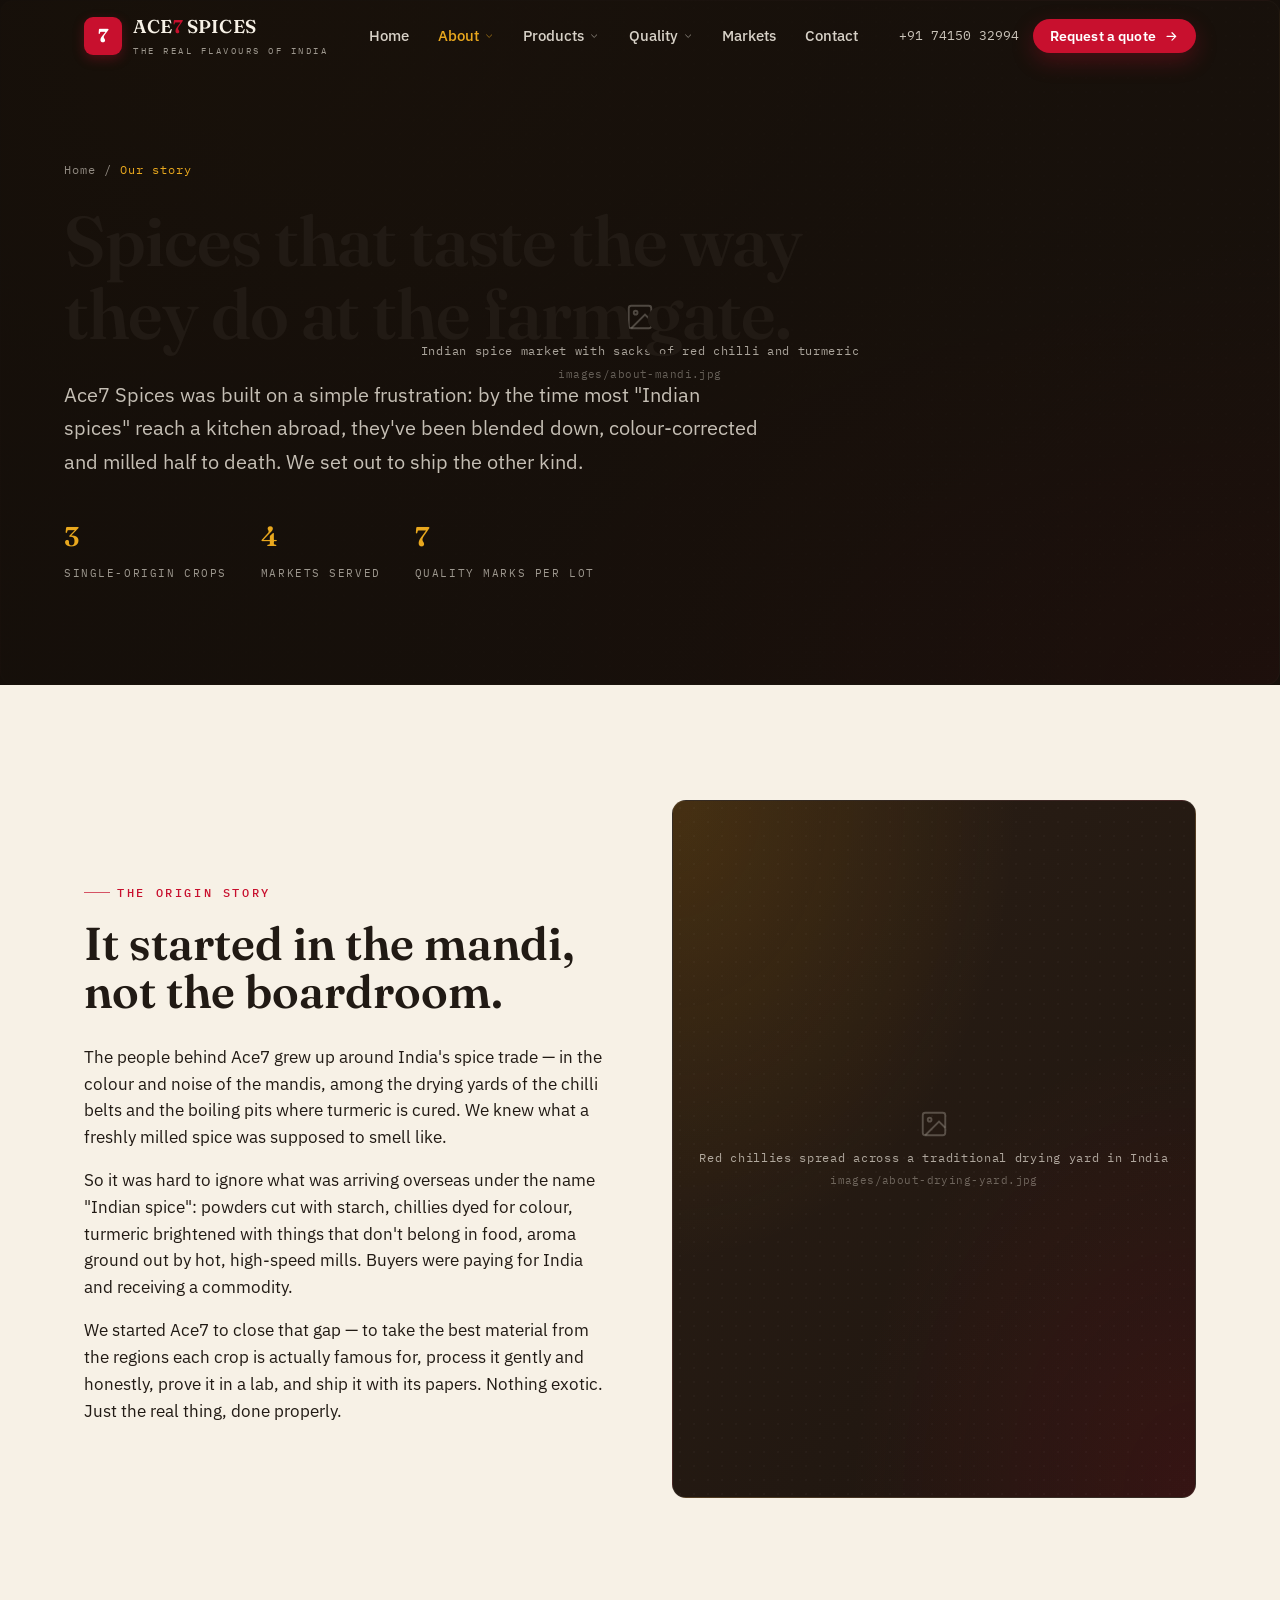
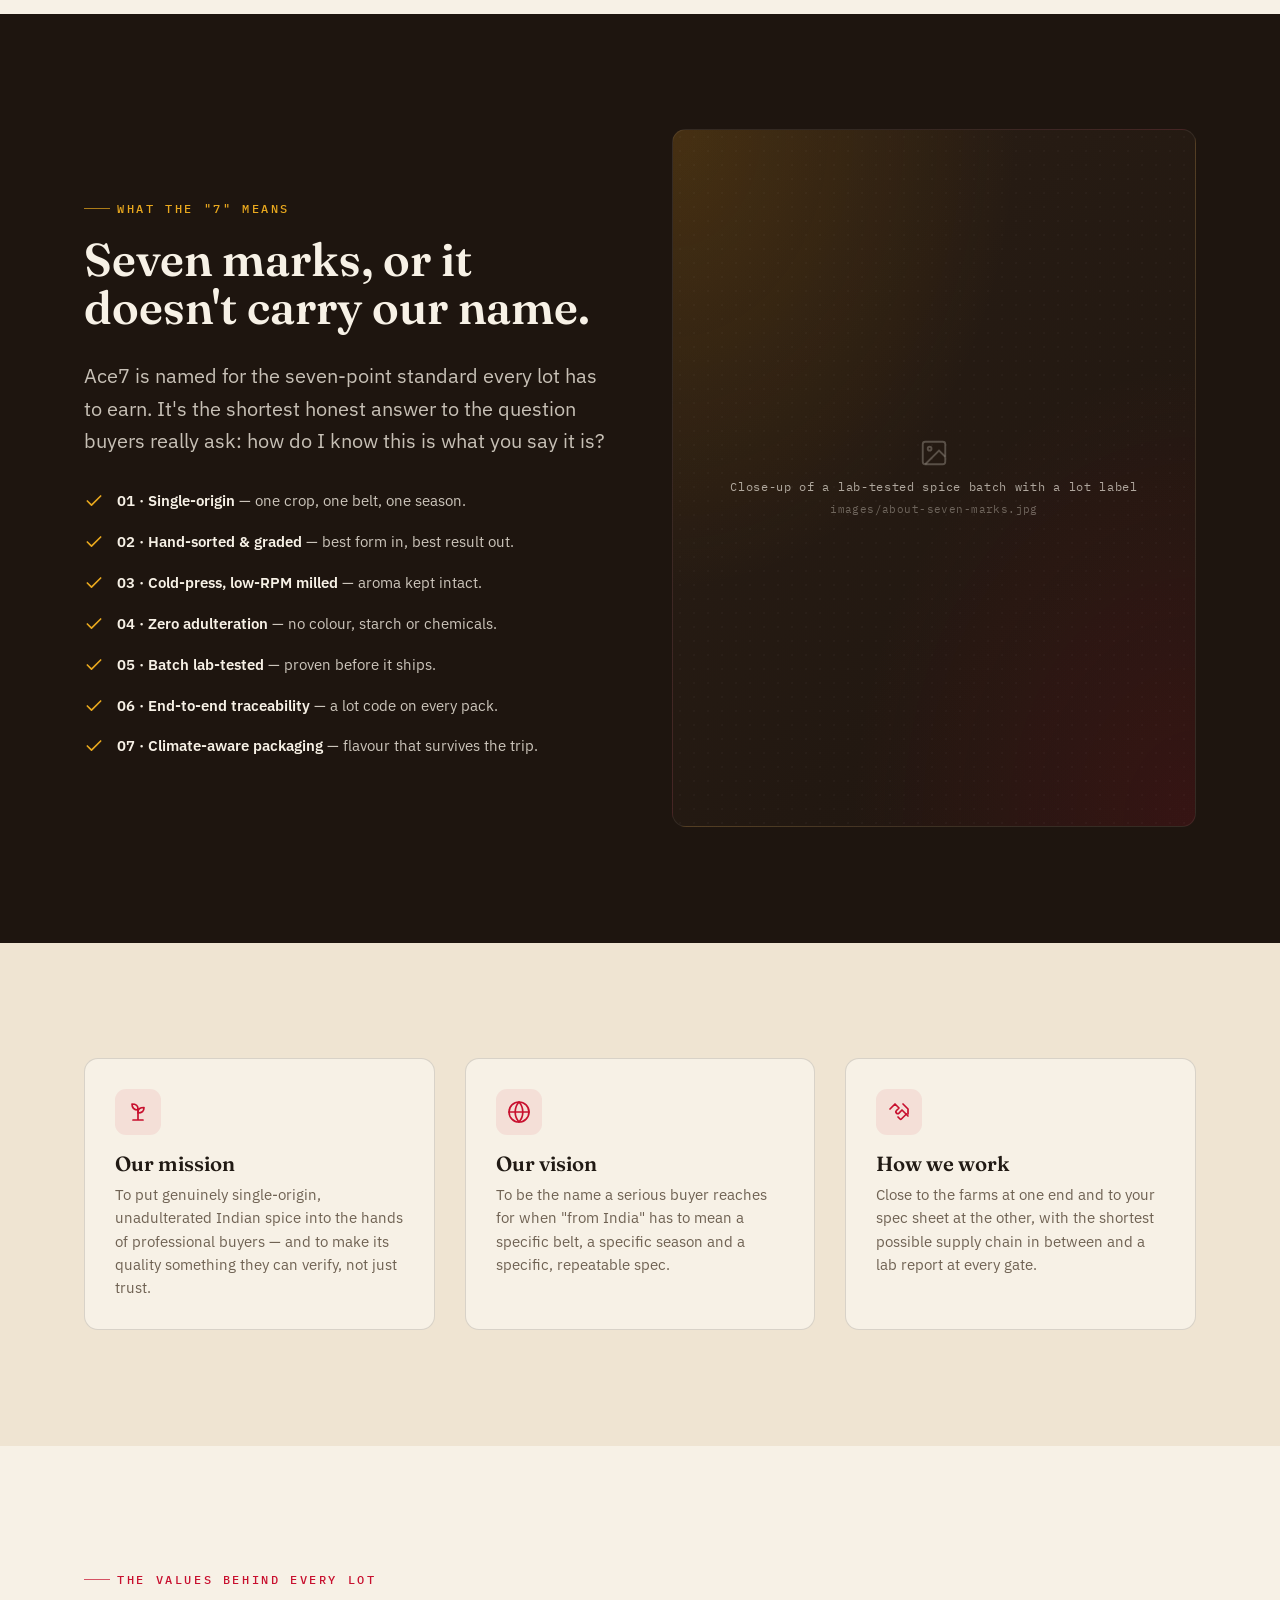
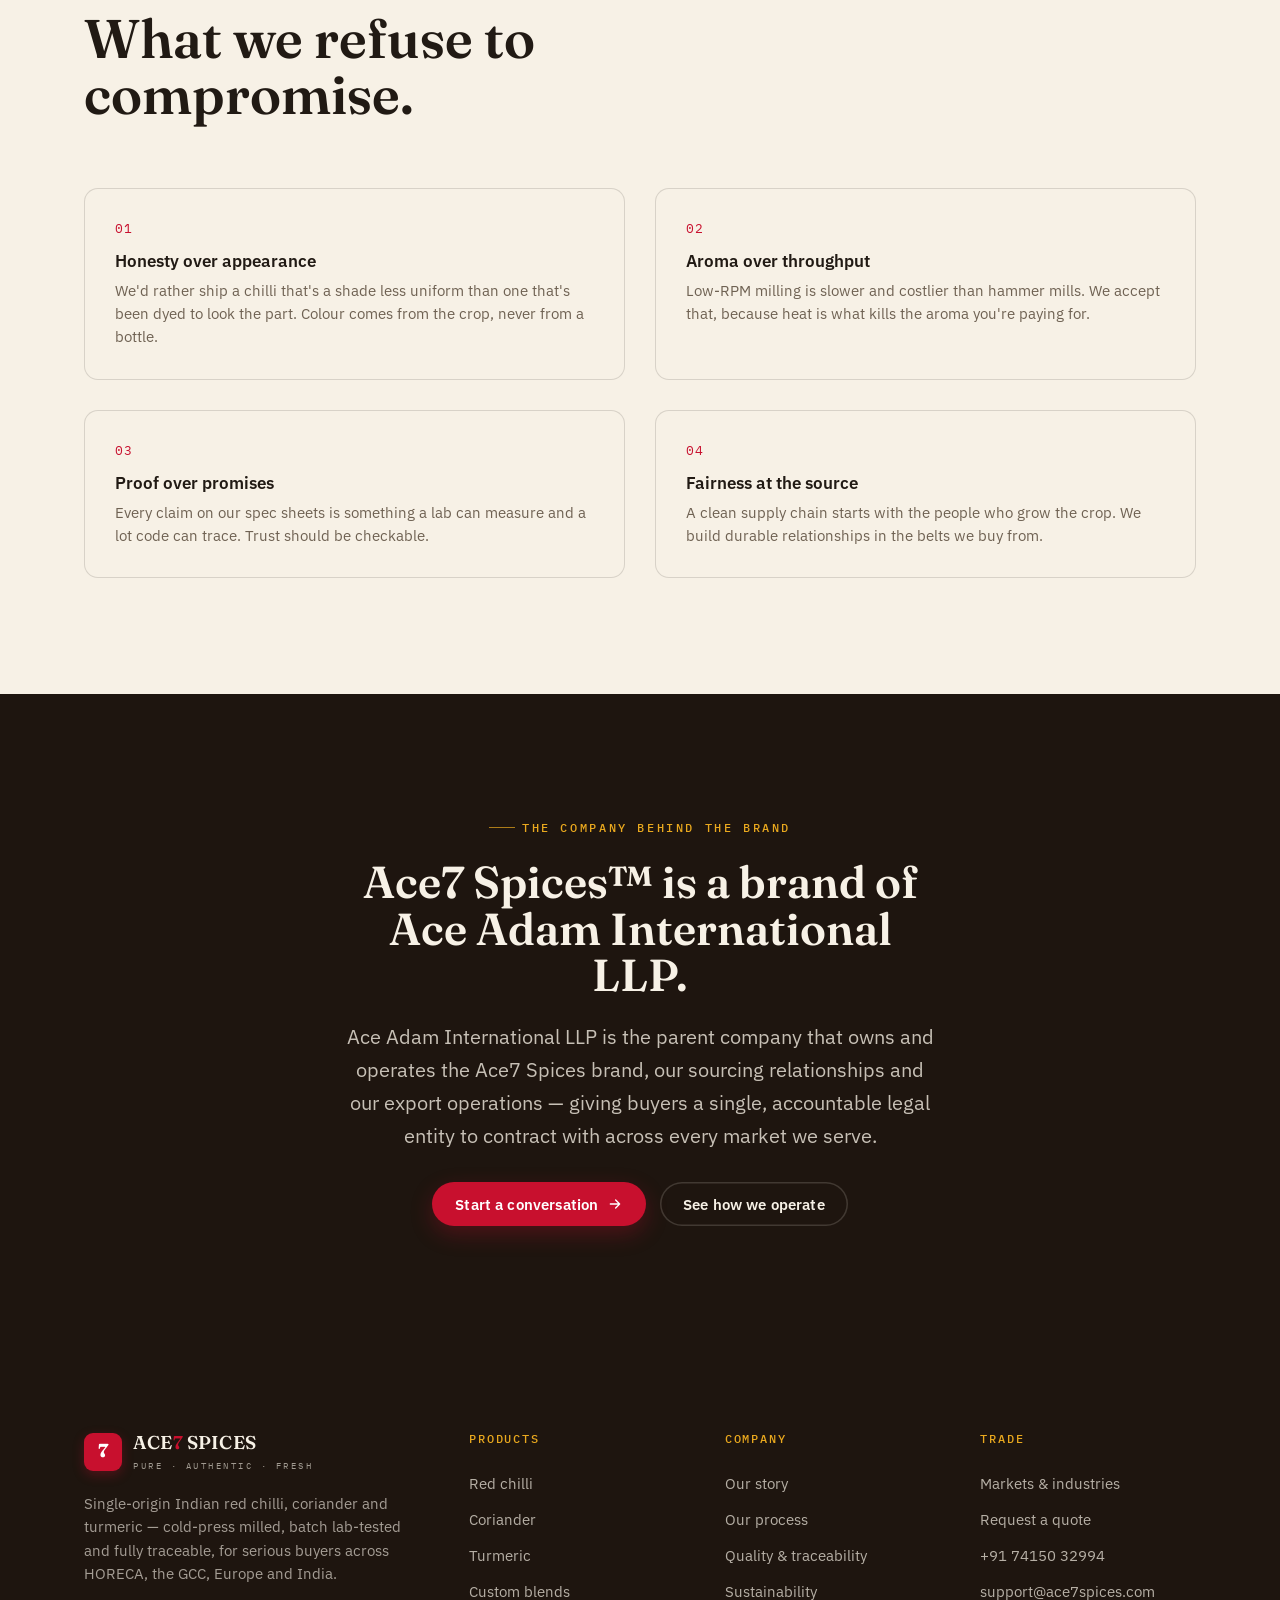
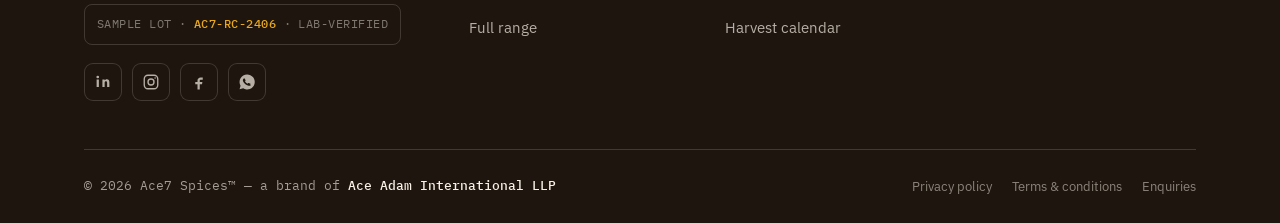
==== about.html @ 76460d50 "Add files via upload" ====
<!DOCTYPE html><html lang="en"><head><meta charset="UTF-8"><meta name="viewport" content="width=device-width, initial-scale=1"><title>Our Story — Ace7 Spices | A Brand of Ace Adam International LLP</title><meta name="description" content="The origin story behind Ace7 Spices: single-origin Indian spice, the seven-mark Ace7 Standard, and our mission to make spice quality verifiable. A brand of Ace Adam International LLP."><meta property="og:title" content="Our Story — Ace7 Spices | A Brand of Ace Adam International LLP"><meta property="og:description" content="The origin story behind Ace7 Spices: single-origin Indian spice, the seven-mark Ace7 Standard, and our mission to make spice quality verifiable. A brand of Ace Adam International LLP."><meta property="og:type" content="website"><meta name="theme-color" content="#1E150F"><link rel="preconnect" href="https://fonts.googleapis.com"><link rel="preconnect" href="https://fonts.gstatic.com" crossorigin><link href="https://fonts.googleapis.com/css2?family=Fraunces:ital,opsz,wght@0,9..144,400..700;1,9..144,400..600&family=IBM+Plex+Mono:wght@400;500&family=IBM+Plex+Sans:wght@400;500;600;700&display=swap" rel="stylesheet"><link rel="stylesheet" href="assets/styles.css"></head><body><a href="#main" class="skip">Skip to content</a><header class="header"><div class="header__inner"><a class="brand" href="index.html" aria-label="Ace7 Spices home"><span class="brand__mark">7</span><span><span class="brand__name">ACE<b>7</b> SPICES</span><span class="brand__tag">The real flavours of India</span></span></a><nav class="nav" aria-label="Primary"><ul style="display:flex;align-items:center;gap:4px"><li class="nav__item"><a class="nav__link" href="index.html">Home</a></li><li class="nav__item"><span class="nav__link active">About<svg viewBox="0 0 24 24" fill="none" stroke="currentColor" stroke-width="2.2" stroke-linecap="round" stroke-linejoin="round"><path d="M6 9l6 6 6-6"/></svg></span><div class="dropdown"><a href="about.html"><b>Our story</b><span>Origin, the Ace7 Standard & parent company</span></a><a href="process.html"><b>Our process</b><span>Source → sort → cold-press → ship</span></a><a href="sustainability.html"><b>Sustainability</b><span>Farmer partnerships & single-origin sourcing</span></a></div></li><li class="nav__item"><span class="nav__link">Products<svg viewBox="0 0 24 24" fill="none" stroke="currentColor" stroke-width="2.2" stroke-linecap="round" stroke-linejoin="round"><path d="M6 9l6 6 6-6"/></svg></span><div class="dropdown"><a href="products.html"><b>All products</b><span>Whole & powdered range overview</span></a><a href="red-chilli.html"><b>Red chilli — Guntur</b><span>16 varieties · SHU & ASTA to spec</span></a><a href="coriander.html"><b>Coriander — Rajasthan</b><span>Bold seed · high volatile oil</span></a><a href="turmeric.html"><b>Turmeric — Sangli & Salem</b><span>Graded by curcumin %</span></a><a href="custom-blends.html"><b>Custom blends & private label</b><span>Built to your formulation</span></a></div></li><li class="nav__item"><span class="nav__link">Quality<svg viewBox="0 0 24 24" fill="none" stroke="currentColor" stroke-width="2.2" stroke-linecap="round" stroke-linejoin="round"><path d="M6 9l6 6 6-6"/></svg></span><div class="dropdown"><a href="quality.html"><b>Quality & traceability</b><span>Batch lab-testing & lot tracing</span></a><a href="harvest-calendar.html"><b>Harvest calendar</b><span>Crop cycles & freshness windows</span></a></div></li><li class="nav__item"><a class="nav__link" href="industries.html">Markets</a></li><li class="nav__item"><a class="nav__link" href="contact.html">Contact</a></li></ul></nav><div class="header__cta"><a class="header__phone" href="tel:+917415032994">+91 74150 32994</a><a class="btn btn--primary" href="contact.html">Request a quote <svg viewBox="0 0 24 24" fill="none" stroke="currentColor" stroke-width="2" stroke-linecap="round" stroke-linejoin="round"><path d="M5 12h14M13 6l6 6-6 6"/></svg></a></div><button class="burger" aria-label="Menu" aria-expanded="false" aria-controls="drawer"><span></span><span></span><span></span></button></div></header><nav class="drawer" id="drawer" aria-label="Mobile"><a href="index.html">Home</a><div class="grp-label">About</div><a class="sub" href="about.html">Our story</a><a class="sub" href="process.html">Our process</a><a class="sub" href="sustainability.html">Sustainability</a><div class="grp-label">Products</div><a class="sub" href="products.html">All products</a><a class="sub" href="red-chilli.html">Red chilli — Guntur</a><a class="sub" href="coriander.html">Coriander — Rajasthan</a><a class="sub" href="turmeric.html">Turmeric — Sangli &amp; Salem</a><a class="sub" href="custom-blends.html">Custom blends &amp; private label</a><div class="grp-label">Quality</div><a class="sub" href="quality.html">Quality &amp; traceability</a><a class="sub" href="harvest-calendar.html">Harvest calendar</a><div class="grp-label">More</div><a class="sub" href="industries.html">Markets &amp; industries</a><a class="sub" href="contact.html">Contact</a><a class="btn btn--primary" href="contact.html">Request a quote</a></nav><main id="main">
<section class="phero">
  <div class="phero__media"><img src="images/about-mandi.jpg" alt="Indian spice market with sacks of red chilli and turmeric" loading="lazy" data-ph="Indian spice market with sacks of red chilli and turmeric" data-ph-class="ph--wide" class=""></div>
  <div class="phero__inner reveal in">
    <p class="crumbs"><a href="index.html">Home</a> / <span>Our story</span></p>
    <h1 class="display">Spices that taste the way they do at the farm gate.</h1>
    <p>Ace7 Spices was built on a simple frustration: by the time most "Indian spices" reach a kitchen abroad, they've been blended down, colour-corrected and milled half to death. We set out to ship the other kind.</p>
    <div class="phero__meta">
      <div class="m"><b>3</b><span>Single-origin crops</span></div>
      <div class="m"><b>4</b><span>Markets served</span></div>
      <div class="m"><b>7</b><span>Quality marks per lot</span></div>
    </div>
  </div>
</section>

<section class="section">
  <div class="wrap">
    <div class="split">
      <div class="split__body reveal">
        <span class="eyebrow">The origin story</span>
        <h2>It started in the mandi, not the boardroom.</h2>
        <p>The people behind Ace7 grew up around India's spice trade — in the colour and noise of the mandis, among the drying yards of the chilli belts and the boiling pits where turmeric is cured. We knew what a freshly milled spice was supposed to smell like.</p>
        <p>So it was hard to ignore what was arriving overseas under the name "Indian spice": powders cut with starch, chillies dyed for colour, turmeric brightened with things that don't belong in food, aroma ground out by hot, high-speed mills. Buyers were paying for India and receiving a commodity.</p>
        <p>We started Ace7 to close that gap — to take the best material from the regions each crop is actually famous for, process it gently and honestly, prove it in a lab, and ship it with its papers. Nothing exotic. Just the real thing, done properly.</p>
      </div>
      <div class="split__media reveal d1"><img src="images/about-drying-yard.jpg" alt="Red chillies spread across a traditional drying yard in India" loading="lazy" data-ph="Red chillies spread across a traditional drying yard in India" data-ph-class="ph--tall" class=""></div>
    </div>
  </div>
</section>

<section class="section roast">
  <div class="wrap">
    <div class="split split--rev">
      <div class="split__media reveal"><img src="images/about-seven-marks.jpg" alt="Close-up of a lab-tested spice batch with a lot label" loading="lazy" data-ph="Close-up of a lab-tested spice batch with a lot label" data-ph-class="ph--tall" class=""></div>
      <div class="split__body reveal d1">
        <span class="eyebrow cream">What the "7" means</span>
        <h2>Seven marks, or it doesn't carry our name.</h2>
        <p class="lead">Ace7 is named for the seven-point standard every lot has to earn. It's the shortest honest answer to the question buyers really ask: how do I know this is what you say it is?</p>
        <ul class="checklist">
          <li><svg viewBox="0 0 24 24" fill="none" stroke="currentColor" stroke-width="2" stroke-linecap="round" stroke-linejoin="round"><path d="M20 6L9 17l-5-5"/></svg><span><b>01 · Single-origin</b> — one crop, one belt, one season.</span></li>
          <li><svg viewBox="0 0 24 24" fill="none" stroke="currentColor" stroke-width="2" stroke-linecap="round" stroke-linejoin="round"><path d="M20 6L9 17l-5-5"/></svg><span><b>02 · Hand-sorted &amp; graded</b> — best form in, best result out.</span></li>
          <li><svg viewBox="0 0 24 24" fill="none" stroke="currentColor" stroke-width="2" stroke-linecap="round" stroke-linejoin="round"><path d="M20 6L9 17l-5-5"/></svg><span><b>03 · Cold-press, low-RPM milled</b> — aroma kept intact.</span></li>
          <li><svg viewBox="0 0 24 24" fill="none" stroke="currentColor" stroke-width="2" stroke-linecap="round" stroke-linejoin="round"><path d="M20 6L9 17l-5-5"/></svg><span><b>04 · Zero adulteration</b> — no colour, starch or chemicals.</span></li>
          <li><svg viewBox="0 0 24 24" fill="none" stroke="currentColor" stroke-width="2" stroke-linecap="round" stroke-linejoin="round"><path d="M20 6L9 17l-5-5"/></svg><span><b>05 · Batch lab-tested</b> — proven before it ships.</span></li>
          <li><svg viewBox="0 0 24 24" fill="none" stroke="currentColor" stroke-width="2" stroke-linecap="round" stroke-linejoin="round"><path d="M20 6L9 17l-5-5"/></svg><span><b>06 · End-to-end traceability</b> — a lot code on every pack.</span></li>
          <li><svg viewBox="0 0 24 24" fill="none" stroke="currentColor" stroke-width="2" stroke-linecap="round" stroke-linejoin="round"><path d="M20 6L9 17l-5-5"/></svg><span><b>07 · Climate-aware packaging</b> — flavour that survives the trip.</span></li>
        </ul>
      </div>
    </div>
  </div>
</section>

<section class="section paper-2">
  <div class="wrap">
    <div class="grid g-3">
      <div class="card reveal"><div class="card__ico"><svg viewBox="0 0 24 24" fill="none" stroke="currentColor" stroke-width="1.7" stroke-linecap="round" stroke-linejoin="round"><path d="M7 20h10M12 20V9"/><path d="M12 9C12 6 10 4 6 4c0 4 2 6 6 6Z"/><path d="M12 12c0-2.5 2-4.5 6-4.5 0 3.5-2 5.5-6 5.5Z"/></svg></div><h3>Our mission</h3><p>To put genuinely single-origin, unadulterated Indian spice into the hands of professional buyers — and to make its quality something they can verify, not just trust.</p></div>
      <div class="card reveal d1"><div class="card__ico"><svg viewBox="0 0 24 24" fill="none" stroke="currentColor" stroke-width="1.7" stroke-linecap="round" stroke-linejoin="round"><circle cx="12" cy="12" r="10"/><path d="M2 12h20M12 2a15 15 0 0 1 0 20 15 15 0 0 1 0-20Z"/></svg></div><h3>Our vision</h3><p>To be the name a serious buyer reaches for when "from India" has to mean a specific belt, a specific season and a specific, repeatable spec.</p></div>
      <div class="card reveal d2"><div class="card__ico"><svg viewBox="0 0 24 24" fill="none" stroke="currentColor" stroke-width="1.7" stroke-linecap="round" stroke-linejoin="round"><path d="m11 17 2 2a1 1 0 0 0 1.4 0l5-5"/><path d="M3 9 8 4l4 4-2.5 2.5a1.8 1.8 0 0 0 2.5 2.6L15 10l6 6"/><path d="M21 14V9l-5-5"/></svg></div><h3>How we work</h3><p>Close to the farms at one end and to your spec sheet at the other, with the shortest possible supply chain in between and a lab report at every gate.</p></div>
    </div>
  </div>
</section>

<section class="section">
  <div class="wrap">
    <div class="section-head reveal"><span class="eyebrow">The values behind every lot</span><h2>What we refuse to compromise.</h2></div>
    <div class="grid g-2">
      <div class="card reveal"><span class="card__num">01</span><h4>Honesty over appearance</h4><p>We'd rather ship a chilli that's a shade less uniform than one that's been dyed to look the part. Colour comes from the crop, never from a bottle.</p></div>
      <div class="card reveal d1"><span class="card__num">02</span><h4>Aroma over throughput</h4><p>Low-RPM milling is slower and costlier than hammer mills. We accept that, because heat is what kills the aroma you're paying for.</p></div>
      <div class="card reveal"><span class="card__num">03</span><h4>Proof over promises</h4><p>Every claim on our spec sheets is something a lab can measure and a lot code can trace. Trust should be checkable.</p></div>
      <div class="card reveal d1"><span class="card__num">04</span><h4>Fairness at the source</h4><p>A clean supply chain starts with the people who grow the crop. We build durable relationships in the belts we buy from.</p></div>
    </div>
  </div>
</section>

<section class="section roast">
  <div class="wrap center">
    <div class="reveal" style="max-width:60ch;margin-inline:auto">
      <span class="eyebrow cream" style="justify-content:center">The company behind the brand</span>
      <h2 style="font-size:clamp(1.8rem,3.6vw,2.8rem);margin:.5em 0">Ace7 Spices™ is a brand of Ace Adam International LLP.</h2>
      <p class="lead">Ace Adam International LLP is the parent company that owns and operates the Ace7 Spices brand, our sourcing relationships and our export operations — giving buyers a single, accountable legal entity to contract with across every market we serve.</p>
      <div class="btn-row" style="justify-content:center;margin-top:30px"><a class="btn btn--primary" href="contact.html">Start a conversation <svg viewBox="0 0 24 24" fill="none" stroke="currentColor" stroke-width="2" stroke-linecap="round" stroke-linejoin="round"><path d="M5 12h14M13 6l6 6-6 6"/></svg></a><a class="btn btn--ghost" href="process.html">See how we operate</a></div>
    </div>
  </div>
</section>
</main><footer class="footer"><div class="wrap"><div class="footer__top"><div class="footer__brand"><a class="brand" href="index.html"><span class="brand__mark">7</span><span><span class="brand__name">ACE<b>7</b> SPICES</span><span class="brand__tag">Pure · Authentic · Fresh</span></span></a><p class="footer__about">Single-origin Indian red chilli, coriander and turmeric — cold-press milled, batch lab-tested and fully traceable, for serious buyers across HORECA, the GCC, Europe and India.</p><div class="footer__lot">SAMPLE LOT · <b>AC7-RC-2406</b> · LAB-VERIFIED</div><div class="footer__social"><a href="#" aria-label="LinkedIn"><svg viewBox="0 0 24 24" fill="currentColor"><path d="M6.5 8.5v10h-3v-10h3Zm-1.5-5a1.8 1.8 0 1 1 0 3.6 1.8 1.8 0 0 1 0-3.6ZM20.5 18.5h-3v-5.3c0-1.3-.5-2.1-1.6-2.1-1.2 0-1.7.8-1.7 2.1v5.3h-3v-10h3v1.3c.5-.8 1.4-1.6 3-1.6 2.2 0 3.3 1.4 3.3 4.2v6.1Z"/></svg></a><a href="#" aria-label="Instagram"><svg viewBox="0 0 24 24" fill="none" stroke="currentColor" stroke-width="1.8"><rect x="3" y="3" width="18" height="18" rx="5"/><circle cx="12" cy="12" r="4"/><circle cx="17.5" cy="6.5" r="1" fill="currentColor" stroke="none"/></svg></a><a href="#" aria-label="Facebook"><svg viewBox="0 0 24 24" fill="currentColor"><path d="M14 9h3V6h-3c-2.2 0-4 1.8-4 4v2H7v3h3v7h3v-7h3l.5-3H13v-2c0-.6.4-1 1-1Z"/></svg></a><a href="https://wa.me/917415032994" aria-label="WhatsApp"><svg viewBox="0 0 24 24" fill="currentColor"><path d="M12 2a10 10 0 0 0-8.6 15l-1.3 4.7 4.8-1.3A10 10 0 1 0 12 2Zm5.3 13.9c-.2.6-1.3 1.2-1.8 1.2-.5.1-1 .2-3.3-.7-2.8-1.1-4.5-3.9-4.7-4.1-.1-.2-1-1.4-1-2.6 0-1.3.6-1.9.9-2.1.2-.3.5-.3.7-.3h.5c.2 0 .4 0 .6.5l.8 2c.1.1.1.3 0 .5l-.4.5c-.2.2-.3.3-.1.6.2.3.8 1.3 1.7 2 1.2.9 1.5 1 1.8.7.2-.3.4-.5.6-.7l.5-.2 1.9.9c.2.1.4.2.5.3.1.4.1 1-.1 1.6Z"/></svg></a></div></div><div><h5>Products</h5><div class="footer__links"><a href="red-chilli.html">Red chilli</a><a href="coriander.html">Coriander</a><a href="turmeric.html">Turmeric</a><a href="custom-blends.html">Custom blends</a><a href="products.html">Full range</a></div></div><div><h5>Company</h5><div class="footer__links"><a href="about.html">Our story</a><a href="process.html">Our process</a><a href="quality.html">Quality &amp; traceability</a><a href="sustainability.html">Sustainability</a><a href="harvest-calendar.html">Harvest calendar</a></div></div><div><h5>Trade</h5><div class="footer__links"><a href="industries.html">Markets &amp; industries</a><a href="contact.html">Request a quote</a><a href="tel:+917415032994">+91 74150 32994</a><a href="mailto:support@ace7spices.com">support@ace7spices.com</a></div></div></div><div class="footer__bottom"><span class="footer__parent">© <span data-year>2025</span> Ace7 Spices™ — a brand of <b>Ace Adam International LLP</b></span><div class="footer__legal"><a href="privacy-policy.html">Privacy policy</a><a href="terms.html">Terms &amp; conditions</a><a href="contact.html">Enquiries</a></div></div></div></footer><script src="assets/script.js"></script></body></html>
---- assets/styles.css ----
/* =====================================================================
   ACE7 SPICES — Design System
   Display: Fraunces (heritage serif)
   Body/UI: IBM Plex Sans   |   Data/labels: IBM Plex Mono
   Palette: roasted near-black + warm ivory paper, scarlet / leaf / turmeric
   ===================================================================== */

:root{
  --chilli:#C8102E;
  --chilli-deep:#9E0B22;
  --roast:#1E150F;
  --roast-2:#2A1E15;
  --paper:#F7F1E6;
  --paper-2:#EFE4D2;
  --paper-3:#E7D9C1;
  --leaf:#1B5E3A;
  --leaf-deep:#134129;
  --turmeric:#D98E04;
  --turmeric-2:#E9A81E;
  --ink:#211A14;
  --ink-soft:#6F6253;
  --ink-faint:#9A8C79;
  --line:rgba(33,26,20,.14);
  --line-2:rgba(33,26,20,.08);
  --line-light:rgba(247,241,230,.16);
  --shadow-sm:0 1px 2px rgba(30,21,15,.06), 0 2px 8px rgba(30,21,15,.05);
  --shadow-md:0 8px 30px rgba(30,21,15,.10), 0 2px 8px rgba(30,21,15,.06);
  --shadow-lg:0 30px 70px rgba(30,21,15,.22);
  --maxw:1240px;
  --gut:clamp(20px,5vw,64px);
  --r:14px;
  --r-sm:9px;
  --ease:cubic-bezier(.2,.7,.2,1);
}

/* ---------- reset ---------- */
*,*::before,*::after{box-sizing:border-box;margin:0;padding:0}
html{scroll-behavior:smooth;-webkit-text-size-adjust:100%}
@media (prefers-reduced-motion:reduce){html{scroll-behavior:auto}}
body{
  font-family:"IBM Plex Sans",system-ui,-apple-system,sans-serif;
  background:var(--paper);
  color:var(--ink);
  line-height:1.62;
  font-size:16.5px;
  -webkit-font-smoothing:antialiased;
  text-rendering:optimizeLegibility;
  overflow-x:hidden;
}
img{max-width:100%;display:block}
a{color:inherit;text-decoration:none}
button{font-family:inherit;cursor:pointer;border:none;background:none}
ul{list-style:none}
::selection{background:var(--chilli);color:#fff}

/* ---------- type ---------- */
h1,h2,h3,h4{font-family:"Fraunces",Georgia,serif;font-weight:600;line-height:1.04;color:var(--ink);font-optical-sizing:auto}
.display{font-weight:600;letter-spacing:-.01em}
.eyebrow{
  font-family:"IBM Plex Mono",monospace;
  font-size:.74rem;font-weight:500;
  letter-spacing:.22em;text-transform:uppercase;
  color:var(--chilli);
  display:inline-flex;align-items:center;gap:.6em;
}
.eyebrow::before{content:"";width:26px;height:1px;background:currentColor;opacity:.7}
.eyebrow.center::after{content:"";width:26px;height:1px;background:currentColor;opacity:.7}
.eyebrow.leaf{color:var(--leaf)}
.eyebrow.turmeric{color:var(--turmeric)}
.eyebrow.cream{color:var(--turmeric-2)}
.mono{font-family:"IBM Plex Mono",monospace}

.lead{font-size:clamp(1.05rem,1.7vw,1.28rem);color:var(--ink-soft);line-height:1.6;font-weight:400}
.muted{color:var(--ink-soft)}

/* ---------- layout ---------- */
.wrap{max-width:var(--maxw);margin-inline:auto;padding-inline:var(--gut)}
.section{padding-block:clamp(64px,9vw,128px)}
.section--tight{padding-block:clamp(48px,6vw,84px)}
.roast{background:var(--roast);color:var(--paper)}
.roast h1,.roast h2,.roast h3,.roast h4{color:var(--paper)}
.roast .muted{color:rgba(247,241,230,.66)}
.roast .lead{color:rgba(247,241,230,.78)}
.paper-2{background:var(--paper-2)}
.center{text-align:center}
.center .eyebrow{justify-content:center}
.grid{display:grid;gap:clamp(18px,2.4vw,30px)}
.g-2{grid-template-columns:repeat(2,1fr)}
.g-3{grid-template-columns:repeat(3,1fr)}
.g-4{grid-template-columns:repeat(4,1fr)}
@media(max-width:960px){.g-3,.g-4{grid-template-columns:repeat(2,1fr)}}
@media(max-width:640px){.g-2,.g-3,.g-4{grid-template-columns:1fr}}

.section-head{max-width:760px;margin-bottom:clamp(36px,5vw,64px)}
.section-head.center{margin-inline:auto}
.section-head h2{font-size:clamp(2rem,4.3vw,3.4rem);margin:.4em 0 .5em}
.section-head p{font-size:clamp(1rem,1.5vw,1.18rem);color:var(--ink-soft)}
.roast .section-head p{color:rgba(247,241,230,.72)}

/* ---------- buttons ---------- */
.btn{
  display:inline-flex;align-items:center;gap:.6em;
  font-family:"IBM Plex Sans",sans-serif;font-weight:600;font-size:.95rem;
  padding:.92em 1.5em;border-radius:100px;
  transition:transform .35s var(--ease),background .25s,color .25s,box-shadow .35s;
  letter-spacing:.01em;line-height:1;
}
.btn svg{width:1.05em;height:1.05em;transition:transform .35s var(--ease)}
.btn:hover svg{transform:translateX(4px)}
.btn--primary{background:var(--chilli);color:#fff;box-shadow:0 8px 22px rgba(200,16,46,.28)}
.btn--primary:hover{background:var(--chilli-deep);transform:translateY(-2px);box-shadow:0 14px 30px rgba(200,16,46,.34)}
.btn--ghost{background:transparent;color:var(--ink);box-shadow:inset 0 0 0 1.5px var(--line)}
.btn--ghost:hover{box-shadow:inset 0 0 0 1.5px var(--ink);transform:translateY(-2px)}
.roast .btn--ghost{color:var(--paper);box-shadow:inset 0 0 0 1.5px var(--line-light)}
.roast .btn--ghost:hover{box-shadow:inset 0 0 0 1.5px var(--paper)}
.btn--light{background:var(--paper);color:var(--roast)}
.btn--light:hover{background:#fff;transform:translateY(-2px)}
.btn-row{display:flex;gap:14px;flex-wrap:wrap}

.txtlink{display:inline-flex;align-items:center;gap:.5em;font-weight:600;font-size:.95rem;color:var(--chilli);transition:gap .3s var(--ease)}
.txtlink svg{width:1em;height:1em}
.txtlink:hover{gap:.85em}
.roast .txtlink{color:var(--turmeric-2)}

/* =====================================================================
   HEADER / NAV
   ===================================================================== */
.header{
  position:fixed;inset:0 0 auto 0;z-index:100;
  transition:background .35s var(--ease),box-shadow .35s,border-color .35s;
  border-bottom:1px solid transparent;
}
.header__inner{
  max-width:var(--maxw);margin-inline:auto;
  padding:14px var(--gut);
  display:flex;align-items:center;justify-content:space-between;gap:24px;
}
.brand{display:flex;align-items:center;gap:11px;flex-shrink:0}
.brand__mark{
  width:38px;height:38px;border-radius:9px;
  background:var(--chilli);color:#fff;
  display:grid;place-items:center;
  font-family:"Fraunces",serif;font-weight:700;font-size:1.18rem;letter-spacing:-.02em;
  box-shadow:0 4px 12px rgba(200,16,46,.3);
}
.brand__name{font-family:"Fraunces",serif;font-weight:600;font-size:1.16rem;letter-spacing:.01em;line-height:1;color:var(--paper);transition:color .35s}
.brand__name b{color:var(--chilli);font-weight:600}
.brand__tag{display:block;font-family:"IBM Plex Mono",monospace;font-size:.56rem;letter-spacing:.28em;color:rgba(247,241,230,.6);margin-top:3px;text-transform:uppercase;transition:color .35s}
.header.scrolled .brand__name{color:var(--ink)}
.header.scrolled .brand__tag{color:var(--ink-faint)}

.nav{display:flex;align-items:center;gap:4px}
.nav__item{position:relative}
.nav__link{
  display:flex;align-items:center;gap:.35em;
  padding:.6em .85em;border-radius:8px;
  font-size:.92rem;font-weight:500;color:rgba(247,241,230,.86);
  transition:color .25s,background .25s;white-space:nowrap;
}
.nav__link svg{width:.7em;height:.7em;opacity:.6;transition:transform .3s}
.header.scrolled .nav__link{color:var(--ink-soft)}
.nav__link:hover{color:var(--turmeric-2)}
.header.scrolled .nav__link:hover{color:var(--chilli)}
.nav__item:hover .nav__link svg{transform:rotate(180deg)}
.nav__link.active{color:var(--turmeric-2)}
.header.scrolled .nav__link.active{color:var(--chilli)}

.dropdown{
  position:absolute;top:calc(100% + 8px);left:0;
  background:var(--paper);border-radius:var(--r);
  box-shadow:var(--shadow-lg);
  padding:8px;min-width:248px;
  opacity:0;visibility:hidden;transform:translateY(8px);
  transition:opacity .25s,transform .25s,visibility .25s;
  border:1px solid var(--line-2);
}
.nav__item:hover .dropdown{opacity:1;visibility:visible;transform:translateY(0)}
.dropdown a{
  display:flex;flex-direction:column;gap:2px;
  padding:.6em .8em;border-radius:8px;transition:background .2s;
}
.dropdown a:hover{background:var(--paper-2)}
.dropdown a b{font-size:.92rem;font-weight:600;color:var(--ink)}
.dropdown a span{font-size:.76rem;color:var(--ink-faint)}

.header__cta{display:flex;align-items:center;gap:14px}
.header__phone{font-family:"IBM Plex Mono",monospace;font-size:.84rem;color:rgba(247,241,230,.8);transition:color .35s;white-space:nowrap}
.header.scrolled .header__phone{color:var(--ink-soft)}
.header__cta .btn{padding:.7em 1.2em;font-size:.88rem}

.burger{display:none;width:42px;height:42px;border-radius:9px;flex-direction:column;justify-content:center;align-items:center;gap:5px}
.burger span{width:20px;height:2px;background:var(--paper);border-radius:2px;transition:.3s var(--ease)}
.header.scrolled .burger span{background:var(--ink)}
.burger.open span:nth-child(1){transform:translateY(7px) rotate(45deg)}
.burger.open span:nth-child(2){opacity:0}
.burger.open span:nth-child(3){transform:translateY(-7px) rotate(-45deg)}

@media(max-width:1080px){
  .nav,.header__phone{display:none}
  .burger{display:flex}
}
@media(max-width:560px){.header__cta .btn{display:none}}

/* mobile drawer */
.drawer{
  position:fixed;inset:0;z-index:99;
  background:var(--roast);
  padding:90px var(--gut) 40px;
  transform:translateX(100%);transition:transform .4s var(--ease);
  overflow-y:auto;
}
.drawer.open{transform:translateX(0)}
.drawer a{display:block;color:var(--paper);font-family:"Fraunces",serif;font-size:1.5rem;padding:.5em 0;border-bottom:1px solid var(--line-light)}
.drawer a:active{color:var(--turmeric-2)}
.drawer .sub{font-family:"IBM Plex Sans",sans-serif;font-size:1rem;padding-left:18px;color:rgba(247,241,230,.7);border:none;padding-block:.35em}
.drawer .grp-label{font-family:"IBM Plex Mono",monospace;font-size:.72rem;letter-spacing:.2em;text-transform:uppercase;color:var(--turmeric-2);margin-top:24px;border:none;padding-bottom:4px}
.drawer .btn{margin-top:28px}

/* =====================================================================
   LOT STRIP — signature traceability motif
   ===================================================================== */
.lotstrip{
  font-family:"IBM Plex Mono",monospace;
  font-size:.78rem;letter-spacing:.04em;
  display:flex;align-items:center;gap:1.4em;
  white-space:nowrap;color:rgba(247,241,230,.72);
}
.lotstrip b{color:var(--turmeric-2);font-weight:500}
.lotstrip .ok{color:#6BCB77}
.lotstrip .dot{width:5px;height:5px;border-radius:50%;background:var(--chilli);flex-shrink:0}
.marquee{overflow:hidden;border-block:1px solid var(--line-light);padding-block:13px;-webkit-mask-image:linear-gradient(90deg,transparent,#000 8%,#000 92%,transparent)}
.marquee__track{display:inline-flex;gap:1.4em;animation:scroll-x 38s linear infinite}
@keyframes scroll-x{to{transform:translateX(-50%)}}
@media(prefers-reduced-motion:reduce){.marquee__track{animation:none}}

/* =====================================================================
   HERO (home)
   ===================================================================== */
.hero{position:relative;background:var(--roast);color:var(--paper);overflow:hidden;padding-top:120px}
.hero__media{position:absolute;inset:0;z-index:0}
.hero__media .ph{height:100%;border-radius:0}
.hero__media::after{content:"";position:absolute;inset:0;background:linear-gradient(105deg,rgba(20,14,9,.96) 0%,rgba(20,14,9,.82) 42%,rgba(20,14,9,.45) 100%)}
.hero__grain{position:absolute;inset:0;z-index:1;opacity:.5;background-image:radial-gradient(rgba(255,255,255,.04) 1px,transparent 1px);background-size:3px 3px;pointer-events:none}
.hero__inner{position:relative;z-index:2;max-width:var(--maxw);margin-inline:auto;padding:clamp(40px,7vw,90px) var(--gut) 0}
.hero__grid{display:grid;grid-template-columns:1.15fr .85fr;gap:50px;align-items:center;padding-bottom:clamp(40px,6vw,70px)}
@media(max-width:900px){.hero__grid{grid-template-columns:1fr;gap:34px}}
.hero h1{font-size:clamp(2.7rem,6.6vw,5.4rem);letter-spacing:-.015em;margin-bottom:.42em}
.hero h1 em{font-style:italic;color:var(--turmeric-2);font-weight:500}
.hero__sub{font-size:clamp(1.05rem,1.7vw,1.3rem);color:rgba(247,241,230,.8);max-width:46ch;margin-bottom:2em;line-height:1.55}
.hero__cta{display:flex;gap:14px;flex-wrap:wrap;margin-bottom:2.4em}
.hero__stats{display:flex;gap:clamp(20px,3vw,44px);flex-wrap:wrap}
.hstat{display:flex;flex-direction:column;gap:2px}
.hstat b{font-family:"Fraunces",serif;font-size:clamp(1.8rem,3vw,2.5rem);color:var(--paper);font-weight:600;line-height:1}
.hstat span{font-family:"IBM Plex Mono",monospace;font-size:.7rem;letter-spacing:.14em;text-transform:uppercase;color:rgba(247,241,230,.6)}

.hero__card{
  background:rgba(247,241,230,.05);
  border:1px solid var(--line-light);
  border-radius:var(--r);
  padding:26px;backdrop-filter:blur(8px);
}
.hero__card h4{font-family:"IBM Plex Mono",monospace;font-size:.74rem;letter-spacing:.18em;text-transform:uppercase;color:var(--turmeric-2);margin-bottom:16px;font-weight:500}
.specrow{display:flex;justify-content:space-between;align-items:center;padding:11px 0;border-bottom:1px solid var(--line-light);font-size:.9rem}
.specrow:last-child{border-bottom:none}
.specrow span{color:rgba(247,241,230,.62)}
.specrow b{font-family:"IBM Plex Mono",monospace;color:var(--paper);font-weight:500}
.specrow .verified{color:#6BCB77;display:inline-flex;align-items:center;gap:5px}

/* =====================================================================
   PAGE HERO (interior)
   ===================================================================== */
.phero{position:relative;background:var(--roast);color:var(--paper);padding:160px var(--gut) clamp(60px,8vw,100px);overflow:hidden}
.phero__media{position:absolute;inset:0;z-index:0}
.phero__media .ph{height:100%}
.phero__media::after{content:"";position:absolute;inset:0;background:linear-gradient(100deg,rgba(20,14,9,.95),rgba(20,14,9,.72))}
.phero__inner{position:relative;z-index:2;max-width:var(--maxw);margin-inline:auto}
.phero .crumbs{font-family:"IBM Plex Mono",monospace;font-size:.76rem;letter-spacing:.08em;color:rgba(247,241,230,.55);margin-bottom:24px}
.phero .crumbs a:hover{color:var(--turmeric-2)}
.phero .crumbs span{color:var(--turmeric-2)}
.phero h1{font-size:clamp(2.4rem,5.5vw,4.4rem);letter-spacing:-.015em;max-width:18ch;margin-bottom:.4em}
.phero p{font-size:clamp(1.05rem,1.6vw,1.3rem);color:rgba(247,241,230,.78);max-width:58ch}
.phero__meta{display:flex;gap:34px;flex-wrap:wrap;margin-top:36px}
.phero__meta .m b{display:block;font-family:"Fraunces",serif;font-size:1.7rem;color:var(--turmeric-2);font-weight:600}
.phero__meta .m span{font-family:"IBM Plex Mono",monospace;font-size:.7rem;letter-spacing:.14em;text-transform:uppercase;color:rgba(247,241,230,.6)}

/* =====================================================================
   IMAGE PLACEHOLDER SYSTEM
   ===================================================================== */
.ph{
  position:relative;width:100%;border-radius:var(--r);overflow:hidden;
  background:
    radial-gradient(120% 120% at 0% 0%,rgba(217,142,4,.16),transparent 55%),
    radial-gradient(120% 120% at 100% 100%,rgba(200,16,46,.14),transparent 55%),
    linear-gradient(135deg,var(--roast-2),var(--roast));
  display:grid;place-items:center;min-height:200px;
  border:1px solid rgba(247,241,230,.08);
}
.ph::before{
  content:"";position:absolute;inset:0;opacity:.5;
  background-image:radial-gradient(rgba(247,241,230,.05) 1px,transparent 1px);
  background-size:14px 14px;
}
.ph__tag{
  position:relative;z-index:1;text-align:center;padding:18px;
  font-family:"IBM Plex Mono",monospace;color:rgba(247,241,230,.5);
}
.ph__tag svg{width:30px;height:30px;margin:0 auto 10px;opacity:.5;display:block}
.ph__tag .n{font-size:.72rem;letter-spacing:.06em;color:rgba(247,241,230,.66);display:block;word-break:break-word}
.ph__tag .d{font-size:.66rem;letter-spacing:.04em;margin-top:5px;display:block;opacity:.7}
.ph.light{background:
    radial-gradient(120% 120% at 0% 0%,rgba(217,142,4,.14),transparent 55%),
    radial-gradient(120% 120% at 100% 100%,rgba(200,16,46,.1),transparent 55%),
    linear-gradient(135deg,var(--paper-3),var(--paper-2));border:1px solid var(--line-2)}
.ph.light .ph__tag{color:var(--ink-faint)}
.ph.light .ph__tag .n{color:var(--ink-soft)}
.ph--tall{aspect-ratio:3/4}
.ph--wide{aspect-ratio:16/9}
.ph--sq{aspect-ratio:1/1}
.ph--video{aspect-ratio:16/9}

/* =====================================================================
   USP / MARK STRIP
   ===================================================================== */
.uspstrip{display:grid;grid-template-columns:repeat(4,1fr);gap:0;border:1px solid var(--line);border-radius:var(--r);overflow:hidden;background:var(--paper)}
@media(max-width:860px){.uspstrip{grid-template-columns:repeat(2,1fr)}}
@media(max-width:480px){.uspstrip{grid-template-columns:1fr}}
.usp{padding:30px 26px;border-right:1px solid var(--line)}
.usp:last-child{border-right:none}
@media(max-width:860px){.usp{border-bottom:1px solid var(--line)}.usp:nth-child(2n){border-right:none}}
.usp__ico{width:40px;height:40px;color:var(--chilli);margin-bottom:16px}
.usp__ico svg{width:100%;height:100%}
.usp h4{font-family:"IBM Plex Sans",sans-serif;font-size:1.02rem;font-weight:600;margin-bottom:7px;color:var(--ink)}
.usp p{font-size:.88rem;color:var(--ink-soft);line-height:1.5}

/* =====================================================================
   ORIGIN / CATEGORY CARDS
   ===================================================================== */
.origincard{
  position:relative;border-radius:var(--r);overflow:hidden;
  background:var(--roast);color:var(--paper);
  display:flex;flex-direction:column;min-height:430px;
  transition:transform .45s var(--ease),box-shadow .45s;
  border:1px solid rgba(247,241,230,.06);
}
.origincard:hover{transform:translateY(-6px);box-shadow:var(--shadow-lg)}
.origincard__media{position:absolute;inset:0;z-index:0}
.origincard__media .ph{height:100%;border-radius:0;border:none}
.origincard__media::after{content:"";position:absolute;inset:0;background:linear-gradient(180deg,rgba(20,14,9,.15) 0%,rgba(20,14,9,.55) 55%,rgba(20,14,9,.94) 100%)}
.origincard__body{position:relative;z-index:1;margin-top:auto;padding:28px}
.origincard__kick{font-family:"IBM Plex Mono",monospace;font-size:.72rem;letter-spacing:.14em;text-transform:uppercase;color:var(--turmeric-2);margin-bottom:8px;display:block}
.origincard h3{font-size:1.85rem;color:var(--paper);margin-bottom:8px}
.origincard p{font-size:.9rem;color:rgba(247,241,230,.74);margin-bottom:18px;line-height:1.5}
.origincard__spec{display:flex;gap:18px;flex-wrap:wrap;margin-bottom:20px;font-family:"IBM Plex Mono",monospace;font-size:.74rem}
.origincard__spec div span{color:rgba(247,241,230,.55);display:block;font-size:.64rem;letter-spacing:.1em;text-transform:uppercase}
.origincard__spec div b{color:var(--turmeric-2);font-weight:500;font-size:.92rem}
.origincard .tag{position:absolute;top:20px;left:20px;z-index:2;font-family:"IBM Plex Mono",monospace;font-size:.68rem;letter-spacing:.1em;background:rgba(247,241,230,.12);backdrop-filter:blur(6px);padding:5px 11px;border-radius:100px;color:var(--paper);text-transform:uppercase}

/* =====================================================================
   GENERIC CARDS
   ===================================================================== */
.card{background:var(--paper);border:1px solid var(--line);border-radius:var(--r);padding:30px;transition:transform .4s var(--ease),box-shadow .4s,border-color .4s}
.card:hover{transform:translateY(-4px);box-shadow:var(--shadow-md);border-color:transparent}
.card__num{font-family:"IBM Plex Mono",monospace;font-size:.8rem;color:var(--chilli);letter-spacing:.1em;margin-bottom:14px;display:block}
.card__ico{width:46px;height:46px;border-radius:11px;background:rgba(200,16,46,.08);color:var(--chilli);display:grid;place-items:center;margin-bottom:18px}
.card__ico svg{width:24px;height:24px}
.card h3{font-size:1.28rem;margin-bottom:9px}
.card h4{font-family:"IBM Plex Sans",sans-serif;font-size:1.05rem;font-weight:600;margin-bottom:8px}
.card p{font-size:.92rem;color:var(--ink-soft);line-height:1.58}
.card--roast{background:var(--roast-2);border-color:rgba(247,241,230,.08)}
.card--roast p{color:rgba(247,241,230,.7)}
.card--roast .card__ico{background:rgba(217,142,4,.14);color:var(--turmeric-2)}
.card--roast .card__num{color:var(--turmeric-2)}

/* feature split */
.split{display:grid;grid-template-columns:1fr 1fr;gap:clamp(30px,5vw,72px);align-items:center}
.split--rev .split__media{order:2}
@media(max-width:860px){.split{grid-template-columns:1fr;gap:32px}.split--rev .split__media{order:0}}
.split__body h2{font-size:clamp(1.8rem,3.6vw,2.9rem);margin:.4em 0 .6em}
.split__body p+p{margin-top:1em}
.split__body .checklist{margin-top:22px}

.checklist li{display:flex;gap:13px;align-items:flex-start;padding:8px 0;font-size:.96rem;color:var(--ink-soft)}
.checklist li svg{width:20px;height:20px;color:var(--leaf);flex-shrink:0;margin-top:3px}
.roast .checklist li{color:rgba(247,241,230,.8)}
.roast .checklist li svg{color:var(--turmeric-2)}
.checklist li b{color:var(--ink);font-weight:600}
.roast .checklist li b{color:var(--paper)}

/* =====================================================================
   THE SEVEN MARKS (numbered process)
   ===================================================================== */
.marks{counter-reset:mark}
.mark{
  display:grid;grid-template-columns:auto 1fr;gap:28px;align-items:start;
  padding:30px 0;border-top:1px solid var(--line-light);
}
.mark:last-child{border-bottom:1px solid var(--line-light)}
.mark__no{
  font-family:"IBM Plex Mono",monospace;font-size:1.05rem;font-weight:500;
  color:var(--turmeric-2);
  width:62px;padding-top:6px;
}
.mark__no::before{counter-increment:mark;content:"0" counter(mark)}
.mark__body{display:grid;grid-template-columns:1fr 1.6fr;gap:18px 40px}
@media(max-width:760px){.mark__body{grid-template-columns:1fr;gap:8px}}
.mark__body h3{font-size:1.5rem;color:var(--paper)}
.mark__body p{color:rgba(247,241,230,.72);font-size:.98rem}

/* =====================================================================
   PROCESS STEPS (source / sort / process)
   ===================================================================== */
.steps{display:grid;grid-template-columns:repeat(3,1fr);gap:clamp(18px,2.5vw,30px);position:relative}
@media(max-width:860px){.steps{grid-template-columns:1fr}}
.step{position:relative}
.step__media{margin-bottom:22px}
.step__no{position:absolute;top:14px;left:14px;z-index:2;font-family:"Fraunces",serif;font-size:1.1rem;background:var(--chilli);color:#fff;width:42px;height:42px;border-radius:50%;display:grid;place-items:center;box-shadow:var(--shadow-md)}
.step h3{font-size:1.4rem;margin-bottom:10px}
.step h3 small{display:block;font-family:"IBM Plex Mono",monospace;font-size:.72rem;letter-spacing:.14em;text-transform:uppercase;color:var(--chilli);font-weight:500;margin-bottom:6px}
.step p{font-size:.93rem;color:var(--ink-soft)}

/* =====================================================================
   SPEC TABLE
   ===================================================================== */
.spectable{width:100%;border-collapse:collapse;font-size:.92rem;border:1px solid var(--line);border-radius:var(--r);overflow:hidden}
.spectable th,.spectable td{padding:15px 18px;text-align:left;border-bottom:1px solid var(--line-2)}
.spectable thead th{background:var(--roast);color:var(--paper);font-family:"IBM Plex Mono",monospace;font-size:.74rem;letter-spacing:.1em;text-transform:uppercase;font-weight:500}
.spectable tbody tr:nth-child(even){background:var(--paper-2)}
.spectable tbody tr:hover{background:rgba(217,142,4,.08)}
.spectable td:first-child{font-weight:600;color:var(--ink)}
.spectable .mono{font-family:"IBM Plex Mono",monospace;color:var(--chilli);font-size:.86rem}
.spectable tbody tr:last-child td{border-bottom:none}
.table-scroll{overflow-x:auto;-webkit-overflow-scrolling:touch}

/* =====================================================================
   TABS
   ===================================================================== */
.tabs{display:flex;gap:6px;background:var(--paper-2);border:1px solid var(--line);padding:5px;border-radius:100px;width:max-content;max-width:100%;flex-wrap:wrap}
.tab{padding:.65em 1.4em;border-radius:100px;font-size:.92rem;font-weight:600;color:var(--ink-soft);transition:.25s}
.tab.active{background:var(--chilli);color:#fff;box-shadow:0 4px 12px rgba(200,16,46,.25)}
.tabpanel{display:none;animation:fade .4s var(--ease)}
.tabpanel.active{display:block}
@keyframes fade{from{opacity:0;transform:translateY(8px)}to{opacity:1;transform:none}}

/* =====================================================================
   VARIETY GRID (chilli SKUs)
   ===================================================================== */
.varietygrid{display:grid;grid-template-columns:repeat(3,1fr);gap:clamp(16px,2vw,24px)}
@media(max-width:900px){.varietygrid{grid-template-columns:repeat(2,1fr)}}
@media(max-width:560px){.varietygrid{grid-template-columns:1fr}}
.variety{background:var(--paper);border:1px solid var(--line);border-radius:var(--r);overflow:hidden;transition:transform .4s var(--ease),box-shadow .4s;display:flex;flex-direction:column}
.variety:hover{transform:translateY(-4px);box-shadow:var(--shadow-md)}
.variety__media{aspect-ratio:4/3}
.variety__media .ph{height:100%;border-radius:0;border:none}
.variety__body{padding:20px;display:flex;flex-direction:column;flex:1}
.variety__cat{font-family:"IBM Plex Mono",monospace;font-size:.66rem;letter-spacing:.12em;text-transform:uppercase;color:var(--ink-faint);margin-bottom:6px}
.variety h4{font-family:"Fraunces",serif;font-size:1.22rem;font-weight:600;margin-bottom:12px}
.variety__specs{display:grid;grid-template-columns:1fr 1fr;gap:8px;margin-bottom:16px;font-family:"IBM Plex Mono",monospace}
.variety__specs div{font-size:.7rem}
.variety__specs span{color:var(--ink-faint);display:block;font-size:.6rem;letter-spacing:.08em;text-transform:uppercase}
.variety__specs b{color:var(--chilli);font-weight:500;font-size:.84rem}
.variety .txtlink{margin-top:auto;font-size:.84rem}
.variety__badge{display:inline-block;font-family:"IBM Plex Mono",monospace;font-size:.62rem;letter-spacing:.08em;padding:3px 9px;border-radius:100px;text-transform:uppercase;margin-bottom:10px;width:max-content}
.b-heat{background:rgba(200,16,46,.1);color:var(--chilli)}
.b-color{background:rgba(217,142,4,.14);color:#a76a02}
.b-balanced{background:rgba(27,94,58,.1);color:var(--leaf)}

/* =====================================================================
   HEAT / SHU SCALE (interactive)
   ===================================================================== */
.heatscale{background:var(--roast-2);border-radius:var(--r);padding:clamp(24px,4vw,44px);border:1px solid rgba(247,241,230,.08)}
.heatscale__track{position:relative;height:18px;border-radius:100px;margin:50px 0 14px;background:linear-gradient(90deg,#E9A81E 0%,#E07B1A 30%,#D2401F 60%,#C8102E 85%,#7a0a1a 100%)}
.heatscale__mark{position:absolute;top:-46px;transform:translateX(-50%);text-align:center;transition:left .5s var(--ease)}
.heatscale__mark::after{content:"";position:absolute;top:34px;left:50%;width:2px;height:30px;background:var(--paper);transform:translateX(-50%);opacity:.5}
.heatscale__mark b{font-family:"Fraunces",serif;font-size:1rem;color:var(--paper);display:block}
.heatscale__mark span{font-family:"IBM Plex Mono",monospace;font-size:.66rem;color:var(--turmeric-2)}
.heatscale__labels{display:flex;justify-content:space-between;font-family:"IBM Plex Mono",monospace;font-size:.7rem;color:rgba(247,241,230,.5)}
.heatpicker{display:flex;gap:8px;flex-wrap:wrap;margin-top:26px}
.heatpicker button{font-family:"IBM Plex Mono",monospace;font-size:.78rem;padding:.5em 1em;border-radius:100px;color:rgba(247,241,230,.7);box-shadow:inset 0 0 0 1px var(--line-light);transition:.25s}
.heatpicker button.active,.heatpicker button:hover{background:var(--chilli);color:#fff;box-shadow:none}
.heatout{margin-top:24px;display:grid;grid-template-columns:repeat(3,1fr);gap:14px}
@media(max-width:560px){.heatout{grid-template-columns:1fr}}
.heatout div{background:rgba(247,241,230,.04);border:1px solid var(--line-light);border-radius:var(--r-sm);padding:16px}
.heatout span{font-family:"IBM Plex Mono",monospace;font-size:.64rem;letter-spacing:.12em;text-transform:uppercase;color:rgba(247,241,230,.55);display:block;margin-bottom:6px}
.heatout b{font-family:"Fraunces",serif;font-size:1.5rem;color:var(--turmeric-2);font-weight:600}

/* =====================================================================
   HARVEST CALENDAR (interactive)
   ===================================================================== */
.calendar{background:var(--roast);border-radius:var(--r);padding:clamp(20px,3vw,40px);border:1px solid rgba(247,241,230,.08)}
.cal__legend{display:flex;gap:20px;flex-wrap:wrap;margin-bottom:26px;font-family:"IBM Plex Mono",monospace;font-size:.74rem}
.cal__legend span{display:inline-flex;align-items:center;gap:7px;color:rgba(247,241,230,.7)}
.cal__legend i{width:14px;height:14px;border-radius:3px;display:inline-block}
.lg-sow{background:#3E6B47}.lg-grow{background:#8FA31E}.lg-harvest{background:var(--chilli)}.lg-process{background:var(--turmeric)}
.cal__grid{display:grid;grid-template-columns:140px repeat(12,1fr);gap:5px;min-width:760px}
.cal__head{font-family:"IBM Plex Mono",monospace;font-size:.66rem;letter-spacing:.04em;color:rgba(247,241,230,.5);text-align:center;padding-bottom:6px;text-transform:uppercase}
.cal__crop{display:flex;align-items:center;gap:10px;font-weight:600;font-size:.92rem;color:var(--paper);padding-right:10px}
.cal__crop i{width:9px;height:9px;border-radius:50%}
.cal__cell{height:38px;border-radius:5px;background:rgba(247,241,230,.04);position:relative;cursor:pointer;transition:transform .2s}
.cal__cell[data-phase]:hover{transform:scale(1.08);z-index:2}
.cal__cell.sow{background:#3E6B47}
.cal__cell.grow{background:#8FA31E}
.cal__cell.harvest{background:var(--chilli)}
.cal__cell.process{background:var(--turmeric)}
.cal__cell.peak{box-shadow:inset 0 0 0 2px var(--paper)}
.cal-wrap{overflow-x:auto;-webkit-overflow-scrolling:touch;padding-bottom:6px}
.cal__detail{margin-top:26px;background:rgba(247,241,230,.04);border:1px solid var(--line-light);border-radius:var(--r);padding:24px;min-height:120px;display:none}
.cal__detail.show{display:block;animation:fade .4s var(--ease)}
.cal__detail h4{font-family:"Fraunces",serif;color:var(--turmeric-2);font-size:1.3rem;margin-bottom:4px}
.cal__detail .ph-name{font-family:"IBM Plex Mono",monospace;font-size:.74rem;letter-spacing:.1em;text-transform:uppercase;color:rgba(247,241,230,.55);margin-bottom:14px}
.cal__detail p{color:rgba(247,241,230,.78);font-size:.95rem;margin-bottom:14px}
.cal__detail .specs{display:flex;gap:24px;flex-wrap:wrap}
.cal__detail .specs div span{font-family:"IBM Plex Mono",monospace;font-size:.64rem;letter-spacing:.1em;text-transform:uppercase;color:rgba(247,241,230,.5);display:block}
.cal__detail .specs div b{font-family:"Fraunces",serif;font-size:1.2rem;color:var(--paper);font-weight:600}
.cal__hint{font-family:"IBM Plex Mono",monospace;font-size:.74rem;color:rgba(247,241,230,.45);margin-top:16px;text-align:center}

/* =====================================================================
   MARKETS
   ===================================================================== */
.markets{display:grid;grid-template-columns:repeat(4,1fr);gap:18px}
@media(max-width:860px){.markets{grid-template-columns:repeat(2,1fr)}}
@media(max-width:480px){.markets{grid-template-columns:1fr}}
.market{background:var(--paper);border:1px solid var(--line);border-radius:var(--r);padding:26px;transition:transform .4s var(--ease),box-shadow .4s}
.market:hover{transform:translateY(-4px);box-shadow:var(--shadow-md)}
.market__code{font-family:"Fraunces",serif;font-size:2.4rem;color:var(--chilli);font-weight:600;line-height:1;margin-bottom:12px}
.market h4{font-family:"IBM Plex Sans",sans-serif;font-size:1.08rem;font-weight:600;margin-bottom:6px}
.market p{font-size:.86rem;color:var(--ink-soft)}

/* =====================================================================
   STATS BAND
   ===================================================================== */
.statsband{display:grid;grid-template-columns:repeat(4,1fr);gap:0;border-radius:var(--r);overflow:hidden;border:1px solid var(--line-light)}
@media(max-width:760px){.statsband{grid-template-columns:repeat(2,1fr)}}
.bigstat{padding:36px 24px;text-align:center;border-right:1px solid var(--line-light)}
.bigstat:last-child{border-right:none}
@media(max-width:760px){.bigstat:nth-child(2n){border-right:none}.bigstat:nth-child(-n+2){border-bottom:1px solid var(--line-light)}}
.bigstat b{font-family:"Fraunces",serif;font-size:clamp(2.2rem,4vw,3.2rem);color:var(--turmeric-2);font-weight:600;display:block;line-height:1}
.bigstat span{font-family:"IBM Plex Mono",monospace;font-size:.72rem;letter-spacing:.12em;text-transform:uppercase;color:rgba(247,241,230,.6);margin-top:10px;display:block}

/* =====================================================================
   ACCORDION (FAQ)
   ===================================================================== */
.accordion{border-top:1px solid var(--line)}
.acc{border-bottom:1px solid var(--line)}
.acc__q{width:100%;display:flex;justify-content:space-between;align-items:center;gap:20px;padding:24px 0;text-align:left;font-family:"Fraunces",serif;font-size:1.18rem;font-weight:600;color:var(--ink)}
.acc__q:hover{color:var(--chilli)}
.acc__ico{width:26px;height:26px;flex-shrink:0;position:relative}
.acc__ico::before,.acc__ico::after{content:"";position:absolute;background:var(--chilli);transition:.3s var(--ease)}
.acc__ico::before{top:12px;left:3px;width:20px;height:2px}
.acc__ico::after{top:3px;left:12px;width:2px;height:20px}
.acc.open .acc__ico::after{transform:rotate(90deg);opacity:0}
.acc__a{max-height:0;overflow:hidden;transition:max-height .4s var(--ease)}
.acc__a-inner{padding-bottom:24px;color:var(--ink-soft);font-size:.96rem;line-height:1.6;max-width:70ch}

/* =====================================================================
   CTA BAND
   ===================================================================== */
.ctaband{position:relative;overflow:hidden;text-align:center}
.ctaband__inner{position:relative;z-index:2;max-width:720px;margin-inline:auto}
.ctaband h2{font-size:clamp(2rem,4.5vw,3.4rem);margin-bottom:.5em}
.ctaband p{font-size:clamp(1.05rem,1.6vw,1.25rem);color:rgba(247,241,230,.78);margin-bottom:2em}
.ctaband .btn-row{justify-content:center}

/* =====================================================================
   FORMS
   ===================================================================== */
.formcard{background:var(--paper);border:1px solid var(--line);border-radius:var(--r);padding:clamp(24px,4vw,44px);box-shadow:var(--shadow-sm)}
.field{margin-bottom:20px}
.field label{display:block;font-family:"IBM Plex Mono",monospace;font-size:.74rem;letter-spacing:.08em;text-transform:uppercase;color:var(--ink-soft);margin-bottom:8px;font-weight:500}
.field label .req{color:var(--chilli)}
.field input,.field select,.field textarea{
  width:100%;padding:.85em 1em;border-radius:var(--r-sm);
  border:1.5px solid var(--line);background:#fff;
  font-family:inherit;font-size:.96rem;color:var(--ink);transition:border-color .25s,box-shadow .25s;
}
.field textarea{resize:vertical;min-height:120px}
.field input:focus,.field select:focus,.field textarea:focus{outline:none;border-color:var(--chilli);box-shadow:0 0 0 3px rgba(200,16,46,.12)}
.field-row{display:grid;grid-template-columns:1fr 1fr;gap:18px}
@media(max-width:560px){.field-row{grid-template-columns:1fr}}
.form-note{font-size:.82rem;color:var(--ink-faint);margin-top:6px}
.form-success{display:none;background:rgba(27,94,58,.08);border:1.5px solid var(--leaf);border-radius:var(--r);padding:24px;text-align:center}
.form-success.show{display:block;animation:fade .4s var(--ease)}
.form-success svg{width:44px;height:44px;color:var(--leaf);margin:0 auto 12px}
.form-success h4{color:var(--leaf-deep);font-size:1.3rem;margin-bottom:6px}
.form-success p{color:var(--ink-soft);font-size:.92rem}
.checkgroup{display:grid;grid-template-columns:1fr 1fr;gap:10px}
@media(max-width:560px){.checkgroup{grid-template-columns:1fr}}
.checkitem{display:flex;align-items:center;gap:10px;padding:.7em 1em;border:1.5px solid var(--line);border-radius:var(--r-sm);cursor:pointer;font-size:.9rem;transition:.2s}
.checkitem:hover{border-color:var(--chilli)}
.checkitem input{width:auto}
.checkitem.checked{border-color:var(--chilli);background:rgba(200,16,46,.05)}

/* =====================================================================
   CONTACT INFO
   ===================================================================== */
.infocard{display:flex;gap:16px;align-items:flex-start;padding:22px 0;border-bottom:1px solid var(--line)}
.infocard:last-child{border-bottom:none}
.infocard__ico{width:46px;height:46px;border-radius:11px;background:rgba(200,16,46,.08);color:var(--chilli);display:grid;place-items:center;flex-shrink:0}
.infocard__ico svg{width:22px;height:22px}
.infocard h4{font-family:"IBM Plex Sans",sans-serif;font-size:.78rem;letter-spacing:.08em;text-transform:uppercase;color:var(--ink-faint);font-weight:600;margin-bottom:4px}
.infocard p,.infocard a{font-size:1.05rem;color:var(--ink);font-weight:500}
.infocard a:hover{color:var(--chilli)}

/* =====================================================================
   PROSE (legal pages)
   ===================================================================== */
.prose{max-width:760px}
.prose h2{font-size:1.6rem;margin:1.8em 0 .5em}
.prose h3{font-family:"IBM Plex Sans",sans-serif;font-weight:600;font-size:1.12rem;margin:1.4em 0 .4em}
.prose p,.prose li{color:var(--ink-soft);margin-bottom:1em;font-size:.98rem;line-height:1.7}
.prose ul{margin:0 0 1em 1.2em;list-style:disc}
.prose ul li{margin-bottom:.5em}
.prose a{color:var(--chilli);text-decoration:underline;text-underline-offset:3px}
.prose strong{color:var(--ink)}
.prose .updated{font-family:"IBM Plex Mono",monospace;font-size:.8rem;color:var(--ink-faint);margin-bottom:2em}

/* =====================================================================
   FOOTER
   ===================================================================== */
.footer{background:var(--roast);color:var(--paper);padding-top:clamp(56px,7vw,88px)}
.footer__top{display:grid;grid-template-columns:1.6fr 1fr 1fr 1fr;gap:40px;padding-bottom:48px;border-bottom:1px solid var(--line-light)}
@media(max-width:860px){.footer__top{grid-template-columns:1fr 1fr;gap:36px}}
@media(max-width:480px){.footer__top{grid-template-columns:1fr}}
.footer__brand .brand__name{color:var(--paper)}
.footer__about{color:rgba(247,241,230,.62);font-size:.92rem;margin:18px 0;max-width:36ch;line-height:1.6}
.footer__lot{font-family:"IBM Plex Mono",monospace;font-size:.72rem;color:rgba(247,241,230,.45);letter-spacing:.04em;border:1px solid var(--line-light);border-radius:8px;padding:10px 12px;display:inline-block}
.footer__lot b{color:var(--turmeric-2);font-weight:500}
.footer h5{font-family:"IBM Plex Mono",monospace;font-size:.72rem;letter-spacing:.16em;text-transform:uppercase;color:var(--turmeric-2);margin-bottom:18px;font-weight:500}
.footer__links a{display:block;color:rgba(247,241,230,.7);font-size:.92rem;padding:6px 0;transition:color .2s,padding-left .2s}
.footer__links a:hover{color:var(--paper);padding-left:5px}
.footer__bottom{display:flex;justify-content:space-between;align-items:center;gap:20px;flex-wrap:wrap;padding-block:26px;font-size:.82rem;color:rgba(247,241,230,.5)}
.footer__bottom a:hover{color:var(--paper)}
.footer__legal{display:flex;gap:20px;flex-wrap:wrap}
.footer__parent{font-family:"IBM Plex Mono",monospace;font-size:.8rem;color:rgba(247,241,230,.62)}
.footer__parent b{color:var(--paper);font-weight:500}
.footer__social{display:flex;gap:10px;margin-top:18px}
.footer__social a{width:38px;height:38px;border-radius:9px;display:grid;place-items:center;color:rgba(247,241,230,.7);box-shadow:inset 0 0 0 1px var(--line-light);transition:.25s}
.footer__social a:hover{background:var(--chilli);color:#fff;box-shadow:none}
.footer__social svg{width:18px;height:18px}

/* =====================================================================
   MISC / UTILITIES
   ===================================================================== */
.pill{display:inline-flex;align-items:center;gap:7px;font-family:"IBM Plex Mono",monospace;font-size:.72rem;letter-spacing:.08em;text-transform:uppercase;padding:6px 13px;border-radius:100px;background:rgba(200,16,46,.08);color:var(--chilli)}
.pill.leaf{background:rgba(27,94,58,.1);color:var(--leaf)}
.pill.turmeric{background:rgba(217,142,4,.14);color:#a76a02}
.roast .pill{background:rgba(217,142,4,.14);color:var(--turmeric-2)}
.divider{height:1px;background:var(--line);margin-block:clamp(40px,6vw,72px)}
.quote{font-family:"Fraunces",serif;font-size:clamp(1.5rem,3.2vw,2.4rem);font-weight:500;line-height:1.3;font-style:italic;max-width:18ch}
.quote--center{margin-inline:auto;text-align:center;max-width:24ch}
.cite{font-family:"IBM Plex Mono",monospace;font-size:.8rem;letter-spacing:.08em;color:var(--ink-faint);margin-top:20px;text-transform:uppercase}
.roast .cite{color:rgba(247,241,230,.55)}

/* reveal animation */
.reveal{opacity:0;transform:translateY(26px);transition:opacity .7s var(--ease),transform .7s var(--ease)}
.reveal.in{opacity:1;transform:none}
.reveal.d1{transition-delay:.08s}.reveal.d2{transition-delay:.16s}.reveal.d3{transition-delay:.24s}.reveal.d4{transition-delay:.32s}
@media(prefers-reduced-motion:reduce){.reveal{opacity:1;transform:none;transition:none}}

:focus-visible{outline:3px solid var(--turmeric);outline-offset:3px;border-radius:4px}
.skip{position:absolute;left:-999px;top:8px;z-index:200;background:var(--chilli);color:#fff;padding:10px 18px;border-radius:8px}
.skip:focus{left:8px}
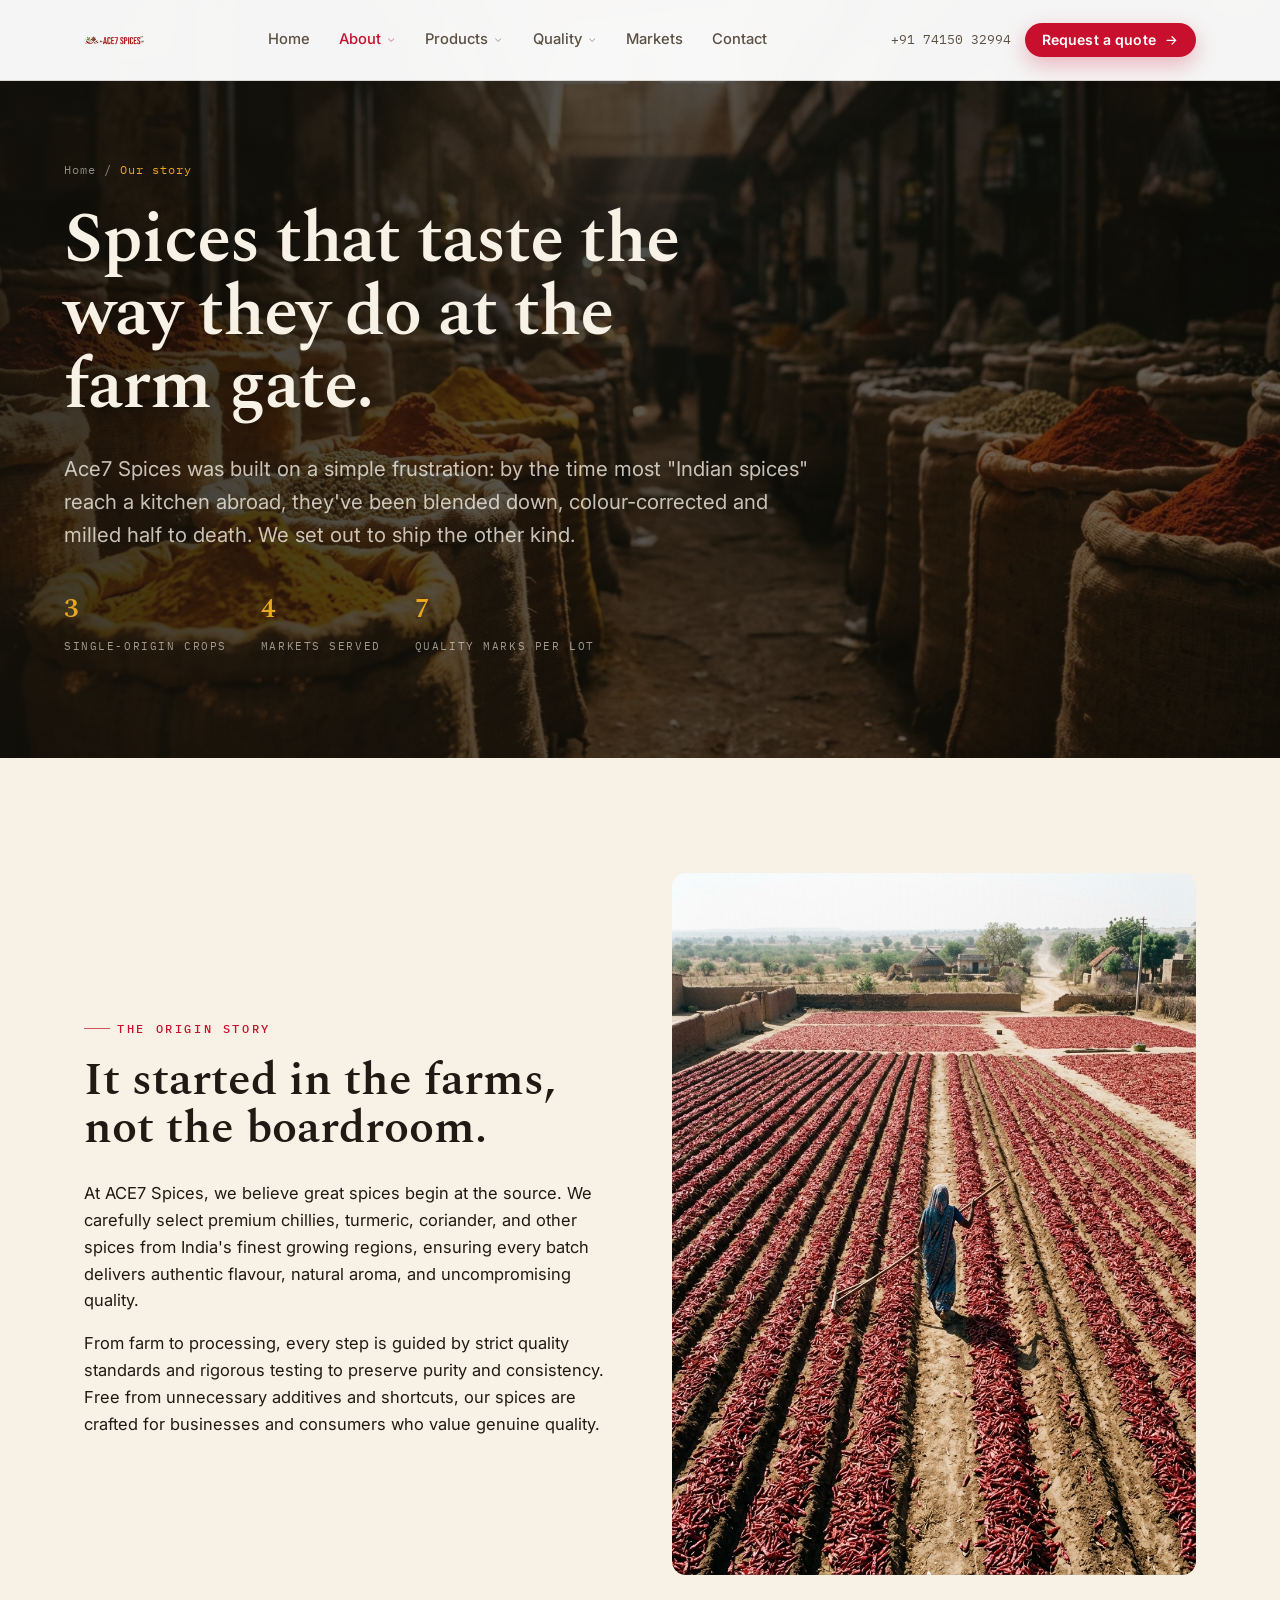
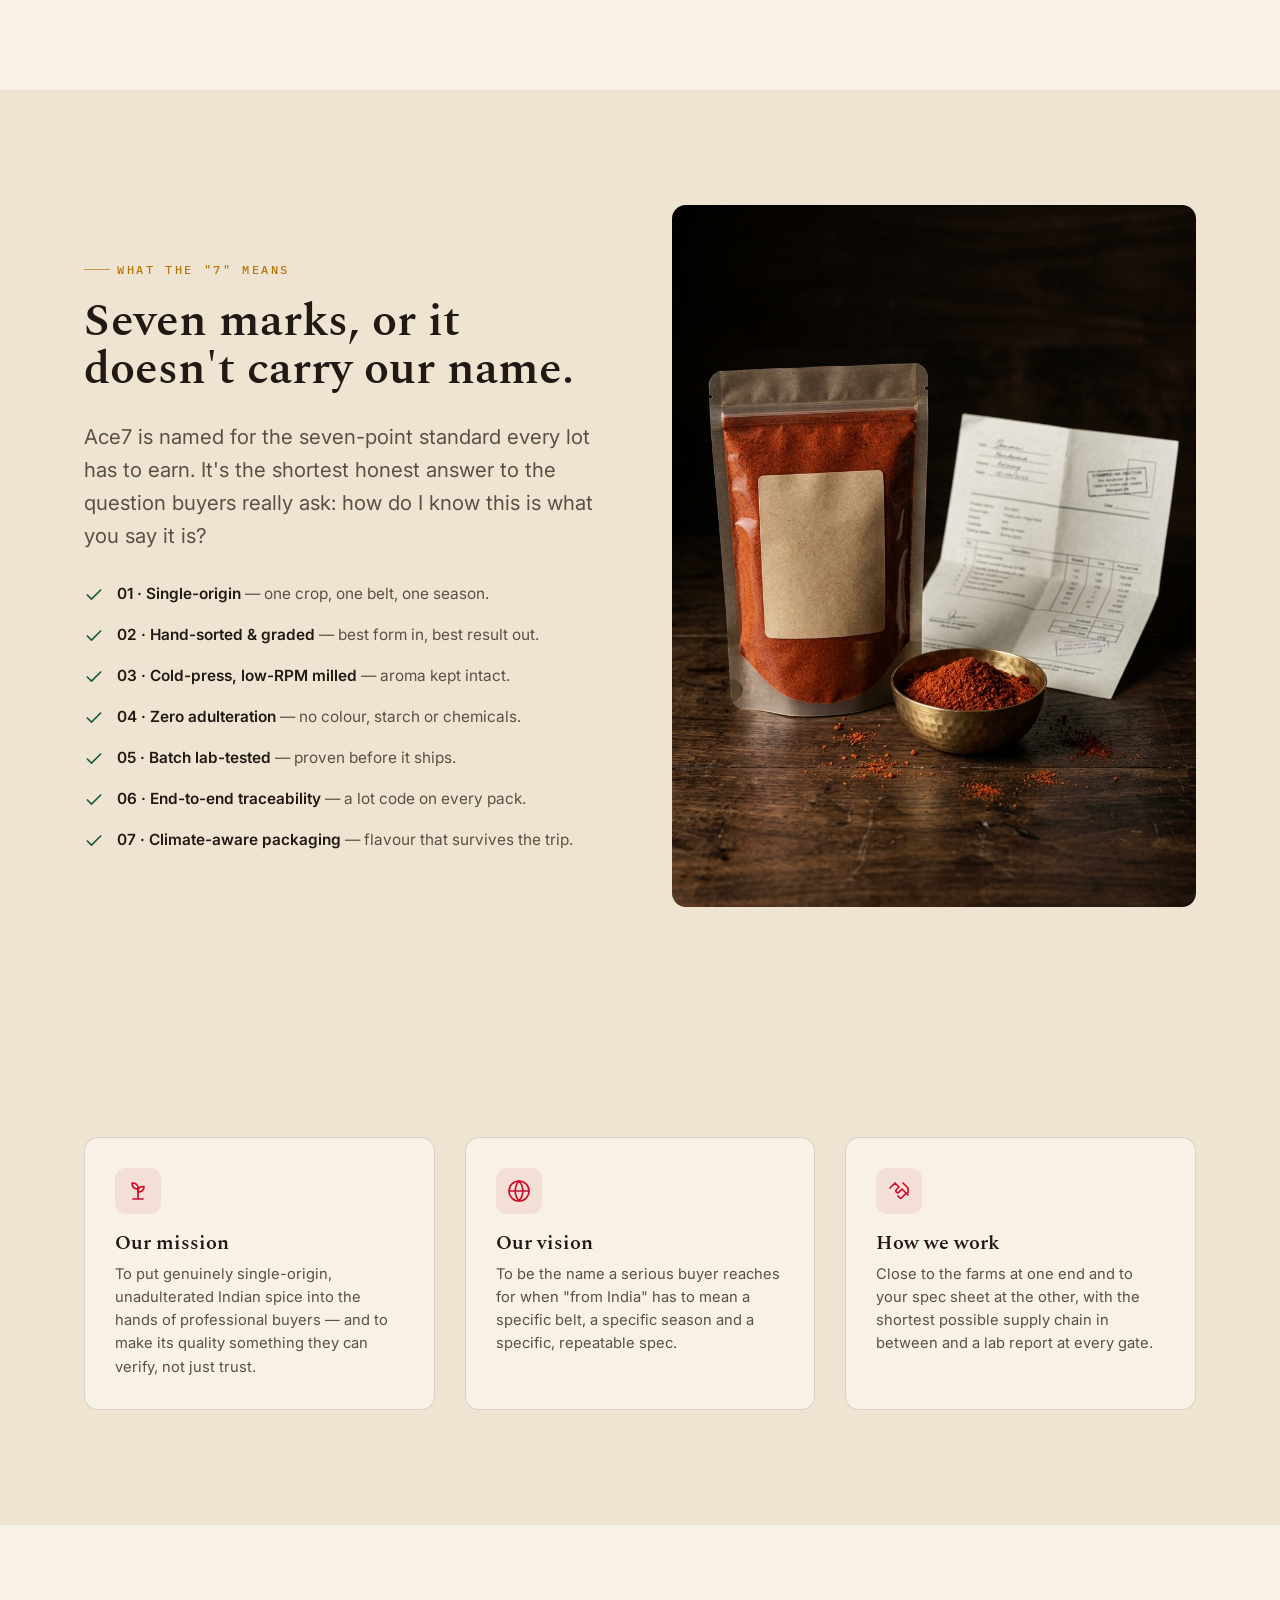
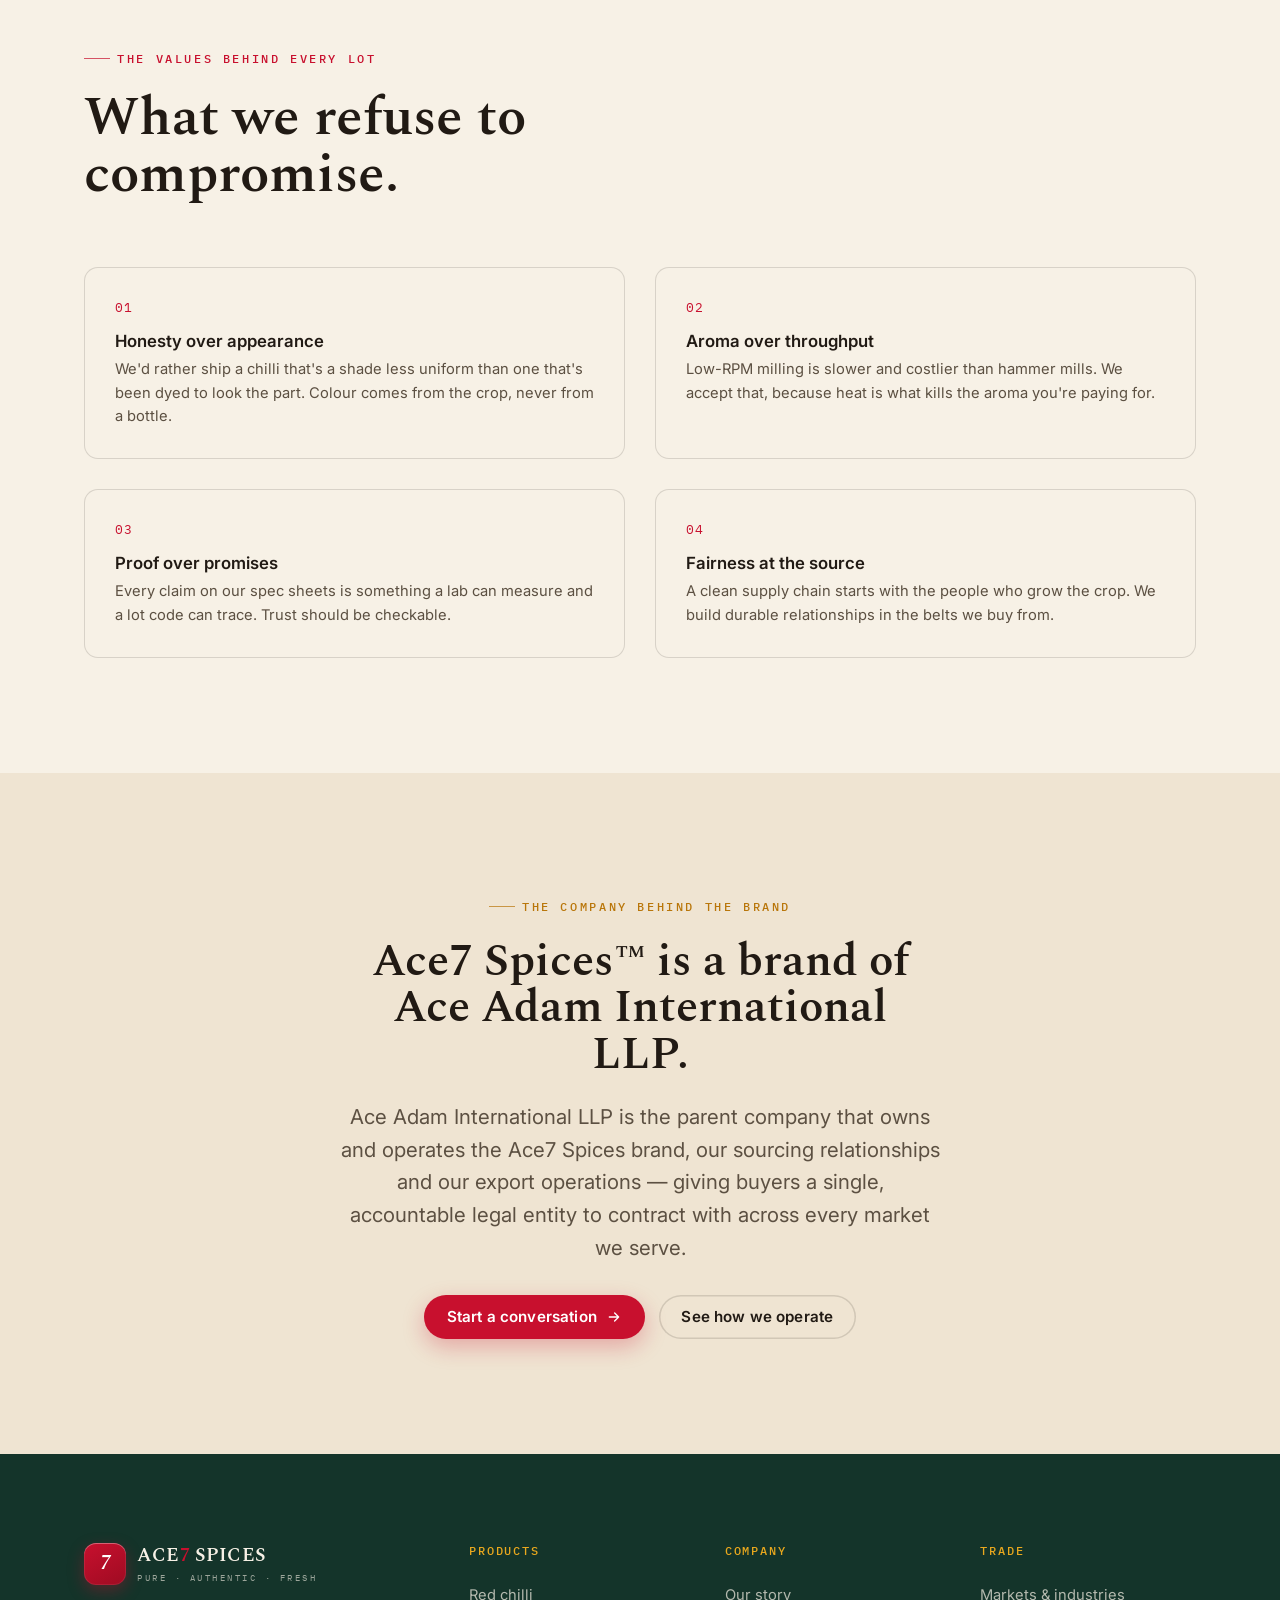
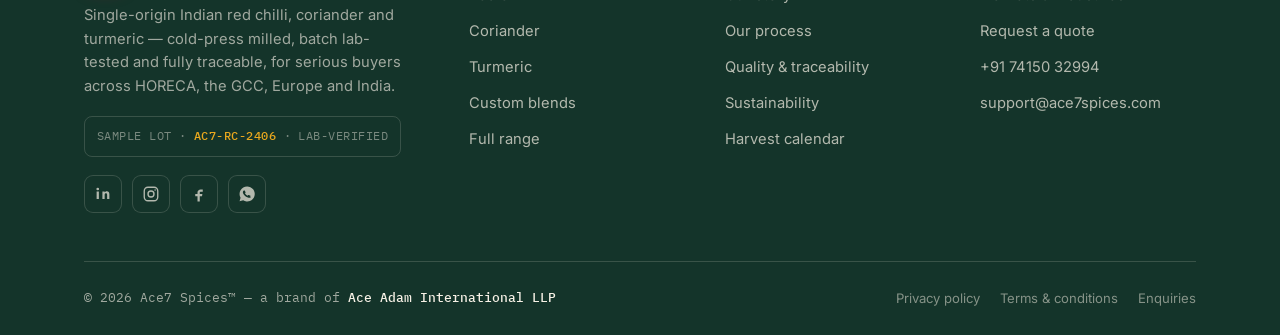
==== commit 57f20dde: "Revise origin story text in about.html" ====
--- a/about.html
+++ b/about.html
@@ -18,10 +18,9 @@
     <div class="split">
       <div class="split__body reveal">
         <span class="eyebrow">The origin story</span>
-        <h2>It started in the mandi, not the boardroom.</h2>
-        <p>The people behind Ace7 grew up around India's spice trade — in the colour and noise of the mandis, among the drying yards of the chilli belts and the boiling pits where turmeric is cured. We knew what a freshly milled spice was supposed to smell like.</p>
-        <p>So it was hard to ignore what was arriving overseas under the name "Indian spice": powders cut with starch, chillies dyed for colour, turmeric brightened with things that don't belong in food, aroma ground out by hot, high-speed mills. Buyers were paying for India and receiving a commodity.</p>
-        <p>We started Ace7 to close that gap — to take the best material from the regions each crop is actually famous for, process it gently and honestly, prove it in a lab, and ship it with its papers. Nothing exotic. Just the real thing, done properly.</p>
+        <h2>It started in the farms, not the boardroom.</h2>
+        <p>At ACE7 Spices, we believe great spices begin at the source. We carefully select premium chillies, turmeric, coriander, and other spices from India's finest growing regions, ensuring every batch delivers authentic flavour, natural aroma, and uncompromising quality.</p>
+        <p>From farm to processing, every step is guided by strict quality standards and rigorous testing to preserve purity and consistency. Free from unnecessary additives and shortcuts, our spices are crafted for businesses and consumers who value genuine quality.</p>
       </div>
       <div class="split__media reveal d1"><img src="images/about-drying-yard.jpg" alt="Red chillies spread across a traditional drying yard in India" loading="lazy" data-ph="Red chillies spread across a traditional drying yard in India" data-ph-class="ph--tall" class=""></div>
     </div>
@@ -82,4 +81,4 @@
     </div>
   </div>
 </section>
-</main><footer class="footer"><div class="wrap"><div class="footer__top"><div class="footer__brand"><a class="brand" href="index.html"><span class="brand__mark">7</span><span><span class="brand__name">ACE<b>7</b> SPICES</span><span class="brand__tag">Pure · Authentic · Fresh</span></span></a><p class="footer__about">Single-origin Indian red chilli, coriander and turmeric — cold-press milled, batch lab-tested and fully traceable, for serious buyers across HORECA, the GCC, Europe and India.</p><div class="footer__lot">SAMPLE LOT · <b>AC7-RC-2406</b> · LAB-VERIFIED</div><div class="footer__social"><a href="#" aria-label="LinkedIn"><svg viewBox="0 0 24 24" fill="currentColor"><path d="M6.5 8.5v10h-3v-10h3Zm-1.5-5a1.8 1.8 0 1 1 0 3.6 1.8 1.8 0 0 1 0-3.6ZM20.5 18.5h-3v-5.3c0-1.3-.5-2.1-1.6-2.1-1.2 0-1.7.8-1.7 2.1v5.3h-3v-10h3v1.3c.5-.8 1.4-1.6 3-1.6 2.2 0 3.3 1.4 3.3 4.2v6.1Z"/></svg></a><a href="#" aria-label="Instagram"><svg viewBox="0 0 24 24" fill="none" stroke="currentColor" stroke-width="1.8"><rect x="3" y="3" width="18" height="18" rx="5"/><circle cx="12" cy="12" r="4"/><circle cx="17.5" cy="6.5" r="1" fill="currentColor" stroke="none"/></svg></a><a href="#" aria-label="Facebook"><svg viewBox="0 0 24 24" fill="currentColor"><path d="M14 9h3V6h-3c-2.2 0-4 1.8-4 4v2H7v3h3v7h3v-7h3l.5-3H13v-2c0-.6.4-1 1-1Z"/></svg></a><a href="https://wa.me/917415032994" aria-label="WhatsApp"><svg viewBox="0 0 24 24" fill="currentColor"><path d="M12 2a10 10 0 0 0-8.6 15l-1.3 4.7 4.8-1.3A10 10 0 1 0 12 2Zm5.3 13.9c-.2.6-1.3 1.2-1.8 1.2-.5.1-1 .2-3.3-.7-2.8-1.1-4.5-3.9-4.7-4.1-.1-.2-1-1.4-1-2.6 0-1.3.6-1.9.9-2.1.2-.3.5-.3.7-.3h.5c.2 0 .4 0 .6.5l.8 2c.1.1.1.3 0 .5l-.4.5c-.2.2-.3.3-.1.6.2.3.8 1.3 1.7 2 1.2.9 1.5 1 1.8.7.2-.3.4-.5.6-.7l.5-.2 1.9.9c.2.1.4.2.5.3.1.4.1 1-.1 1.6Z"/></svg></a></div></div><div><h5>Products</h5><div class="footer__links"><a href="red-chilli.html">Red chilli</a><a href="coriander.html">Coriander</a><a href="turmeric.html">Turmeric</a><a href="custom-blends.html">Custom blends</a><a href="products.html">Full range</a></div></div><div><h5>Company</h5><div class="footer__links"><a href="about.html">Our story</a><a href="process.html">Our process</a><a href="quality.html">Quality &amp; traceability</a><a href="sustainability.html">Sustainability</a><a href="harvest-calendar.html">Harvest calendar</a></div></div><div><h5>Trade</h5><div class="footer__links"><a href="industries.html">Markets &amp; industries</a><a href="contact.html">Request a quote</a><a href="tel:+917415032994">+91 74150 32994</a><a href="mailto:support@ace7spices.com">support@ace7spices.com</a></div></div></div><div class="footer__bottom"><span class="footer__parent">© <span data-year>2025</span> Ace7 Spices™ — a brand of <b>Ace Adam International LLP</b></span><div class="footer__legal"><a href="privacy-policy.html">Privacy policy</a><a href="terms.html">Terms &amp; conditions</a><a href="contact.html">Enquiries</a></div></div></div></footer><script src="assets/script.js"></script></body></html>+</main><footer class="footer"><div class="wrap"><div class="footer__top"><div class="footer__brand"><a class="brand" href="index.html"><span class="brand__mark">7</span><span><span class="brand__name">ACE<b>7</b> SPICES</span><span class="brand__tag">Pure · Authentic · Fresh</span></span></a><p class="footer__about">Single-origin Indian red chilli, coriander and turmeric — cold-press milled, batch lab-tested and fully traceable, for serious buyers across HORECA, the GCC, Europe and India.</p><div class="footer__lot">SAMPLE LOT · <b>AC7-RC-2406</b> · LAB-VERIFIED</div><div class="footer__social"><a href="#" aria-label="LinkedIn"><svg viewBox="0 0 24 24" fill="currentColor"><path d="M6.5 8.5v10h-3v-10h3Zm-1.5-5a1.8 1.8 0 1 1 0 3.6 1.8 1.8 0 0 1 0-3.6ZM20.5 18.5h-3v-5.3c0-1.3-.5-2.1-1.6-2.1-1.2 0-1.7.8-1.7 2.1v5.3h-3v-10h3v1.3c.5-.8 1.4-1.6 3-1.6 2.2 0 3.3 1.4 3.3 4.2v6.1Z"/></svg></a><a href="#" aria-label="Instagram"><svg viewBox="0 0 24 24" fill="none" stroke="currentColor" stroke-width="1.8"><rect x="3" y="3" width="18" height="18" rx="5"/><circle cx="12" cy="12" r="4"/><circle cx="17.5" cy="6.5" r="1" fill="currentColor" stroke="none"/></svg></a><a href="#" aria-label="Facebook"><svg viewBox="0 0 24 24" fill="currentColor"><path d="M14 9h3V6h-3c-2.2 0-4 1.8-4 4v2H7v3h3v7h3v-7h3l.5-3H13v-2c0-.6.4-1 1-1Z"/></svg></a><a href="https://wa.me/917415032994" aria-label="WhatsApp"><svg viewBox="0 0 24 24" fill="currentColor"><path d="M12 2a10 10 0 0 0-8.6 15l-1.3 4.7 4.8-1.3A10 10 0 1 0 12 2Zm5.3 13.9c-.2.6-1.3 1.2-1.8 1.2-.5.1-1 .2-3.3-.7-2.8-1.1-4.5-3.9-4.7-4.1-.1-.2-1-1.4-1-2.6 0-1.3.6-1.9.9-2.1.2-.3.5-.3.7-.3h.5c.2 0 .4 0 .6.5l.8 2c.1.1.1.3 0 .5l-.4.5c-.2.2-.3.3-.1.6.2.3.8 1.3 1.7 2 1.2.9 1.5 1 1.8.7.2-.3.4-.5.6-.7l.5-.2 1.9.9c.2.1.4.2.5.3.1.4.1 1-.1 1.6Z"/></svg></a></div></div><div><h5>Products</h5><div class="footer__links"><a href="red-chilli.html">Red chilli</a><a href="coriander.html">Coriander</a><a href="turmeric.html">Turmeric</a><a href="custom-blends.html">Custom blends</a><a href="products.html">Full range</a></div></div><div><h5>Company</h5><div class="footer__links"><a href="about.html">Our story</a><a href="process.html">Our process</a><a href="quality.html">Quality &amp; traceability</a><a href="sustainability.html">Sustainability</a><a href="harvest-calendar.html">Harvest calendar</a></div></div><div><h5>Trade</h5><div class="footer__links"><a href="industries.html">Markets &amp; industries</a><a href="contact.html">Request a quote</a><a href="tel:+917415032994">+91 74150 32994</a><a href="mailto:support@ace7spices.com">support@ace7spices.com</a></div></div></div><div class="footer__bottom"><span class="footer__parent">© <span data-year>2025</span> Ace7 Spices™ — a brand of <b>Ace Adam International LLP</b></span><div class="footer__legal"><a href="privacy-policy.html">Privacy policy</a><a href="terms.html">Terms &amp; conditions</a><a href="contact.html">Enquiries</a></div></div></div></footer><script src="assets/script.js"></script></body></html>
--- a/assets/styles.css
+++ b/assets/styles.css
@@ -1,3 +1,4 @@
+@import url('https://fonts.googleapis.com/css2?family=Inter:wght@400;500;600;700&family=Spectral:ital,wght@0,400;0,500;0,600;0,700;1,500&display=swap');
 /* =====================================================================
    ACE7 SPICES — Design System
    Display: Fraunces (heritage serif)
@@ -8,8 +9,8 @@
 :root{
   --chilli:#C8102E;
   --chilli-deep:#9E0B22;
-  --roast:#1E150F;
-  --roast-2:#2A1E15;
+  --roast:#14342A;
+  --roast-2:#1B4636;
   --paper:#F7F1E6;
   --paper-2:#EFE4D2;
   --paper-3:#E7D9C1;
@@ -18,8 +19,9 @@
   --turmeric:#D98E04;
   --turmeric-2:#E9A81E;
   --ink:#211A14;
-  --ink-soft:#6F6253;
-  --ink-faint:#9A8C79;
+  --ink-soft:#5C5042;
+  --ink-faint:#8A7C68;
+  --ochre:#B9760A;
   --line:rgba(33,26,20,.14);
   --line-2:rgba(33,26,20,.08);
   --line-light:rgba(247,241,230,.16);
@@ -38,7 +40,7 @@
 html{scroll-behavior:smooth;-webkit-text-size-adjust:100%}
 @media (prefers-reduced-motion:reduce){html{scroll-behavior:auto}}
 body{
-  font-family:"IBM Plex Sans",system-ui,-apple-system,sans-serif;
+  font-family:"Inter",system-ui,-apple-system,sans-serif;
   background:var(--paper);
   color:var(--ink);
   line-height:1.62;
@@ -54,7 +56,7 @@
 ::selection{background:var(--chilli);color:#fff}
 
 /* ---------- type ---------- */
-h1,h2,h3,h4{font-family:"Fraunces",Georgia,serif;font-weight:600;line-height:1.04;color:var(--ink);font-optical-sizing:auto}
+h1,h2,h3,h4{font-family:"Spectral",Georgia,serif;font-weight:600;line-height:1.04;color:var(--ink);font-optical-sizing:auto}
 .display{font-weight:600;letter-spacing:-.01em}
 .eyebrow{
   font-family:"IBM Plex Mono",monospace;
@@ -67,7 +69,8 @@
 .eyebrow.center::after{content:"";width:26px;height:1px;background:currentColor;opacity:.7}
 .eyebrow.leaf{color:var(--leaf)}
 .eyebrow.turmeric{color:var(--turmeric)}
-.eyebrow.cream{color:var(--turmeric-2)}
+.eyebrow.cream{color:var(--ochre)}
+.hero .eyebrow.cream,.ctaband .eyebrow.cream,.card--roast .eyebrow.cream,.statsband .eyebrow.cream,.footer .eyebrow.cream{color:var(--turmeric-2)}
 .mono{font-family:"IBM Plex Mono",monospace}
 
 .lead{font-size:clamp(1.05rem,1.7vw,1.28rem);color:var(--ink-soft);line-height:1.6;font-weight:400}
@@ -77,10 +80,7 @@
 .wrap{max-width:var(--maxw);margin-inline:auto;padding-inline:var(--gut)}
 .section{padding-block:clamp(64px,9vw,128px)}
 .section--tight{padding-block:clamp(48px,6vw,84px)}
-.roast{background:var(--roast);color:var(--paper)}
-.roast h1,.roast h2,.roast h3,.roast h4{color:var(--paper)}
-.roast .muted{color:rgba(247,241,230,.66)}
-.roast .lead{color:rgba(247,241,230,.78)}
+.roast{background:var(--paper-2);color:var(--ink)}
 .paper-2{background:var(--paper-2)}
 .center{text-align:center}
 .center .eyebrow{justify-content:center}
@@ -95,15 +95,15 @@
 .section-head.center{margin-inline:auto}
 .section-head h2{font-size:clamp(2rem,4.3vw,3.4rem);margin:.4em 0 .5em}
 .section-head p{font-size:clamp(1rem,1.5vw,1.18rem);color:var(--ink-soft)}
-.roast .section-head p{color:rgba(247,241,230,.72)}
+
 
 /* ---------- buttons ---------- */
 .btn{
   display:inline-flex;align-items:center;gap:.6em;
-  font-family:"IBM Plex Sans",sans-serif;font-weight:600;font-size:.95rem;
+  font-family:"Inter",sans-serif;font-weight:600;font-size:.95rem;
   padding:.92em 1.5em;border-radius:100px;
   transition:transform .35s var(--ease),background .25s,color .25s,box-shadow .35s;
-  letter-spacing:.01em;line-height:1;
+  letter-spacing:.01em;line-height:1;white-space:nowrap;
 }
 .btn svg{width:1.05em;height:1.05em;transition:transform .35s var(--ease)}
 .btn:hover svg{transform:translateX(4px)}
@@ -111,16 +111,18 @@
 .btn--primary:hover{background:var(--chilli-deep);transform:translateY(-2px);box-shadow:0 14px 30px rgba(200,16,46,.34)}
 .btn--ghost{background:transparent;color:var(--ink);box-shadow:inset 0 0 0 1.5px var(--line)}
 .btn--ghost:hover{box-shadow:inset 0 0 0 1.5px var(--ink);transform:translateY(-2px)}
-.roast .btn--ghost{color:var(--paper);box-shadow:inset 0 0 0 1.5px var(--line-light)}
-.roast .btn--ghost:hover{box-shadow:inset 0 0 0 1.5px var(--paper)}
-.btn--light{background:var(--paper);color:var(--roast)}
-.btn--light:hover{background:#fff;transform:translateY(-2px)}
+.hero .btn--ghost,.phero .btn--ghost,.ctaband .btn--ghost,.footer .btn--ghost{color:var(--paper);box-shadow:inset 0 0 0 1.5px var(--line-light)}
+.hero .btn--ghost:hover,.phero .btn--ghost:hover,.ctaband .btn--ghost:hover,.footer .btn--ghost:hover{box-shadow:inset 0 0 0 1.5px var(--paper)}
+.btn--light{background:var(--roast);color:var(--paper)}
+.btn--light:hover{background:var(--roast-2);transform:translateY(-2px)}
+.ctaband .btn--light,.hero .btn--light,.phero .btn--light,.footer .btn--light{background:var(--paper);color:var(--ink)}
+.ctaband .btn--light:hover,.hero .btn--light:hover,.phero .btn--light:hover,.footer .btn--light:hover{background:#fff}
 .btn-row{display:flex;gap:14px;flex-wrap:wrap}
 
 .txtlink{display:inline-flex;align-items:center;gap:.5em;font-weight:600;font-size:.95rem;color:var(--chilli);transition:gap .3s var(--ease)}
 .txtlink svg{width:1em;height:1em}
 .txtlink:hover{gap:.85em}
-.roast .txtlink{color:var(--turmeric-2)}
+.hero .txtlink,.phero .txtlink,.ctaband .txtlink,.footer .txtlink{color:var(--turmeric-2)}
 
 /* =====================================================================
    HEADER / NAV
@@ -128,41 +130,48 @@
 .header{
   position:fixed;inset:0 0 auto 0;z-index:100;
   transition:background .35s var(--ease),box-shadow .35s,border-color .35s;
-  border-bottom:1px solid transparent;
+  border-bottom:1px solid var(--line);
+  background:rgba(255,255,255,.96);
+  backdrop-filter:saturate(1.1) blur(10px);
 }
 .header__inner{
   max-width:var(--maxw);margin-inline:auto;
-  padding:14px var(--gut);
+  padding:8px var(--gut);
   display:flex;align-items:center;justify-content:space-between;gap:24px;
 }
 .brand{display:flex;align-items:center;gap:11px;flex-shrink:0}
 .brand__mark{
-  width:38px;height:38px;border-radius:9px;
-  background:var(--chilli);color:#fff;
+  width:42px;height:42px;border-radius:12px;
+  background:linear-gradient(150deg,var(--chilli),var(--chilli-deep));color:#fff;
   display:grid;place-items:center;
-  font-family:"Fraunces",serif;font-weight:700;font-size:1.18rem;letter-spacing:-.02em;
-  box-shadow:0 4px 12px rgba(200,16,46,.3);
-}
-.brand__name{font-family:"Fraunces",serif;font-weight:600;font-size:1.16rem;letter-spacing:.01em;line-height:1;color:var(--paper);transition:color .35s}
+  font-family:"Spectral",serif;font-weight:600;font-size:1.34rem;letter-spacing:-.01em;font-style:italic;
+  box-shadow:0 6px 16px rgba(200,16,46,.34),inset 0 1px 0 rgba(255,255,255,.28),inset 0 0 0 1px rgba(255,255,255,.08);
+}
+.header .brand__mark{width:60px;height:64px;border-radius:0;background:url(../images/logo.png) center/contain no-repeat;box-shadow:none;font-size:0;color:transparent}
+.header .brand__name{position:absolute;width:1px;height:1px;padding:0;margin:-1px;overflow:hidden;clip:rect(0 0 0 0);white-space:nowrap;border:0}
+.header .brand__tag{display:none}
+.header .brand{gap:0}
+.brand__name{font-family:"Spectral",serif;font-weight:600;font-size:1.16rem;letter-spacing:.01em;line-height:1;color:var(--paper);transition:color .35s}
 .brand__name b{color:var(--chilli);font-weight:600}
 .brand__tag{display:block;font-family:"IBM Plex Mono",monospace;font-size:.56rem;letter-spacing:.28em;color:rgba(247,241,230,.6);margin-top:3px;text-transform:uppercase;transition:color .35s}
 .header.scrolled .brand__name{color:var(--ink)}
 .header.scrolled .brand__tag{color:var(--ink-faint)}
+.header.scrolled{background:rgba(247,241,230,.92);backdrop-filter:saturate(1.2) blur(12px);border-bottom-color:var(--line);box-shadow:var(--shadow-sm)}
 
 .nav{display:flex;align-items:center;gap:4px}
 .nav__item{position:relative}
 .nav__link{
   display:flex;align-items:center;gap:.35em;
   padding:.6em .85em;border-radius:8px;
-  font-size:.92rem;font-weight:500;color:rgba(247,241,230,.86);
+  font-size:.92rem;font-weight:500;color:var(--ink-soft);
   transition:color .25s,background .25s;white-space:nowrap;
 }
 .nav__link svg{width:.7em;height:.7em;opacity:.6;transition:transform .3s}
 .header.scrolled .nav__link{color:var(--ink-soft)}
-.nav__link:hover{color:var(--turmeric-2)}
+.nav__link:hover{color:var(--chilli)}
 .header.scrolled .nav__link:hover{color:var(--chilli)}
 .nav__item:hover .nav__link svg{transform:rotate(180deg)}
-.nav__link.active{color:var(--turmeric-2)}
+.nav__link.active{color:var(--chilli)}
 .header.scrolled .nav__link.active{color:var(--chilli)}
 
 .dropdown{
@@ -184,12 +193,12 @@
 .dropdown a span{font-size:.76rem;color:var(--ink-faint)}
 
 .header__cta{display:flex;align-items:center;gap:14px}
-.header__phone{font-family:"IBM Plex Mono",monospace;font-size:.84rem;color:rgba(247,241,230,.8);transition:color .35s;white-space:nowrap}
+.header__phone{font-family:"IBM Plex Mono",monospace;font-size:.84rem;color:var(--ink-soft);transition:color .35s;white-space:nowrap}
 .header.scrolled .header__phone{color:var(--ink-soft)}
 .header__cta .btn{padding:.7em 1.2em;font-size:.88rem}
 
 .burger{display:none;width:42px;height:42px;border-radius:9px;flex-direction:column;justify-content:center;align-items:center;gap:5px}
-.burger span{width:20px;height:2px;background:var(--paper);border-radius:2px;transition:.3s var(--ease)}
+.burger span{width:20px;height:2px;background:var(--ink);border-radius:2px;transition:.3s var(--ease)}
 .header.scrolled .burger span{background:var(--ink)}
 .burger.open span:nth-child(1){transform:translateY(7px) rotate(45deg)}
 .burger.open span:nth-child(2){opacity:0}
@@ -205,14 +214,14 @@
 .drawer{
   position:fixed;inset:0;z-index:99;
   background:var(--roast);
-  padding:90px var(--gut) 40px;
+  padding:118px var(--gut) 44px;
   transform:translateX(100%);transition:transform .4s var(--ease);
   overflow-y:auto;
 }
 .drawer.open{transform:translateX(0)}
-.drawer a{display:block;color:var(--paper);font-family:"Fraunces",serif;font-size:1.5rem;padding:.5em 0;border-bottom:1px solid var(--line-light)}
+.drawer a{display:block;color:var(--paper);font-family:"Spectral",serif;font-size:1.5rem;padding:.5em 0;border-bottom:1px solid var(--line-light)}
 .drawer a:active{color:var(--turmeric-2)}
-.drawer .sub{font-family:"IBM Plex Sans",sans-serif;font-size:1rem;padding-left:18px;color:rgba(247,241,230,.7);border:none;padding-block:.35em}
+.drawer .sub{font-family:"Inter",sans-serif;font-size:1rem;padding-left:18px;color:rgba(247,241,230,.7);border:none;padding-block:.35em}
 .drawer .grp-label{font-family:"IBM Plex Mono",monospace;font-size:.72rem;letter-spacing:.2em;text-transform:uppercase;color:var(--turmeric-2);margin-top:24px;border:none;padding-bottom:4px}
 .drawer .btn{margin-top:28px}
 
@@ -239,18 +248,19 @@
 .hero{position:relative;background:var(--roast);color:var(--paper);overflow:hidden;padding-top:120px}
 .hero__media{position:absolute;inset:0;z-index:0}
 .hero__media .ph{height:100%;border-radius:0}
-.hero__media::after{content:"";position:absolute;inset:0;background:linear-gradient(105deg,rgba(20,14,9,.96) 0%,rgba(20,14,9,.82) 42%,rgba(20,14,9,.45) 100%)}
+.hero__media img{position:absolute;inset:0;width:100%;height:100%;object-fit:cover;filter:saturate(1.06) contrast(1.02)}
+.hero__media::after{content:"";position:absolute;inset:0;background:linear-gradient(100deg,rgba(20,17,11,.82) 0%,rgba(20,17,11,.50) 38%,rgba(20,17,11,.14) 66%,rgba(20,17,11,.34) 100%)}
 .hero__grain{position:absolute;inset:0;z-index:1;opacity:.5;background-image:radial-gradient(rgba(255,255,255,.04) 1px,transparent 1px);background-size:3px 3px;pointer-events:none}
 .hero__inner{position:relative;z-index:2;max-width:var(--maxw);margin-inline:auto;padding:clamp(40px,7vw,90px) var(--gut) 0}
 .hero__grid{display:grid;grid-template-columns:1.15fr .85fr;gap:50px;align-items:center;padding-bottom:clamp(40px,6vw,70px)}
 @media(max-width:900px){.hero__grid{grid-template-columns:1fr;gap:34px}}
-.hero h1{font-size:clamp(2.7rem,6.6vw,5.4rem);letter-spacing:-.015em;margin-bottom:.42em}
+.hero h1{font-size:clamp(2.7rem,6.6vw,5.4rem);letter-spacing:-.015em;margin-bottom:.42em;color:var(--paper);text-shadow:0 2px 30px rgba(10,8,5,.35)}
 .hero h1 em{font-style:italic;color:var(--turmeric-2);font-weight:500}
 .hero__sub{font-size:clamp(1.05rem,1.7vw,1.3rem);color:rgba(247,241,230,.8);max-width:46ch;margin-bottom:2em;line-height:1.55}
 .hero__cta{display:flex;gap:14px;flex-wrap:wrap;margin-bottom:2.4em}
 .hero__stats{display:flex;gap:clamp(20px,3vw,44px);flex-wrap:wrap}
 .hstat{display:flex;flex-direction:column;gap:2px}
-.hstat b{font-family:"Fraunces",serif;font-size:clamp(1.8rem,3vw,2.5rem);color:var(--paper);font-weight:600;line-height:1}
+.hstat b{font-family:"Spectral",serif;font-size:clamp(1.8rem,3vw,2.5rem);color:var(--paper);font-weight:600;line-height:1}
 .hstat span{font-family:"IBM Plex Mono",monospace;font-size:.7rem;letter-spacing:.14em;text-transform:uppercase;color:rgba(247,241,230,.6)}
 
 .hero__card{
@@ -272,15 +282,16 @@
 .phero{position:relative;background:var(--roast);color:var(--paper);padding:160px var(--gut) clamp(60px,8vw,100px);overflow:hidden}
 .phero__media{position:absolute;inset:0;z-index:0}
 .phero__media .ph{height:100%}
-.phero__media::after{content:"";position:absolute;inset:0;background:linear-gradient(100deg,rgba(20,14,9,.95),rgba(20,14,9,.72))}
+.phero__media img{position:absolute;inset:0;width:100%;height:100%;object-fit:cover}
+.phero__media::after{content:"";position:absolute;inset:0;background:linear-gradient(100deg,rgba(20,17,11,.84),rgba(20,17,11,.55))}
 .phero__inner{position:relative;z-index:2;max-width:var(--maxw);margin-inline:auto}
 .phero .crumbs{font-family:"IBM Plex Mono",monospace;font-size:.76rem;letter-spacing:.08em;color:rgba(247,241,230,.55);margin-bottom:24px}
 .phero .crumbs a:hover{color:var(--turmeric-2)}
 .phero .crumbs span{color:var(--turmeric-2)}
-.phero h1{font-size:clamp(2.4rem,5.5vw,4.4rem);letter-spacing:-.015em;max-width:18ch;margin-bottom:.4em}
+.phero h1{font-size:clamp(2.4rem,5.5vw,4.4rem);letter-spacing:-.015em;max-width:18ch;margin-bottom:.4em;color:var(--paper);text-shadow:0 2px 30px rgba(10,8,5,.3)}
 .phero p{font-size:clamp(1.05rem,1.6vw,1.3rem);color:rgba(247,241,230,.78);max-width:58ch}
 .phero__meta{display:flex;gap:34px;flex-wrap:wrap;margin-top:36px}
-.phero__meta .m b{display:block;font-family:"Fraunces",serif;font-size:1.7rem;color:var(--turmeric-2);font-weight:600}
+.phero__meta .m b{display:block;font-family:"Spectral",serif;font-size:1.7rem;color:var(--turmeric-2);font-weight:600}
 .phero__meta .m span{font-family:"IBM Plex Mono",monospace;font-size:.7rem;letter-spacing:.14em;text-transform:uppercase;color:rgba(247,241,230,.6)}
 
 /* =====================================================================
@@ -317,6 +328,7 @@
 .ph--wide{aspect-ratio:16/9}
 .ph--sq{aspect-ratio:1/1}
 .ph--video{aspect-ratio:16/9}
+.split__media>img,.step__media>img{display:block;width:100%;height:auto;border-radius:var(--r)}
 
 /* =====================================================================
    USP / MARK STRIP
@@ -329,7 +341,7 @@
 @media(max-width:860px){.usp{border-bottom:1px solid var(--line)}.usp:nth-child(2n){border-right:none}}
 .usp__ico{width:40px;height:40px;color:var(--chilli);margin-bottom:16px}
 .usp__ico svg{width:100%;height:100%}
-.usp h4{font-family:"IBM Plex Sans",sans-serif;font-size:1.02rem;font-weight:600;margin-bottom:7px;color:var(--ink)}
+.usp h4{font-family:"Inter",sans-serif;font-size:1.02rem;font-weight:600;margin-bottom:7px;color:var(--ink)}
 .usp p{font-size:.88rem;color:var(--ink-soft);line-height:1.5}
 
 /* =====================================================================
@@ -345,6 +357,7 @@
 .origincard:hover{transform:translateY(-6px);box-shadow:var(--shadow-lg)}
 .origincard__media{position:absolute;inset:0;z-index:0}
 .origincard__media .ph{height:100%;border-radius:0;border:none}
+.origincard__media img{position:absolute;inset:0;width:100%;height:100%;object-fit:cover}
 .origincard__media::after{content:"";position:absolute;inset:0;background:linear-gradient(180deg,rgba(20,14,9,.15) 0%,rgba(20,14,9,.55) 55%,rgba(20,14,9,.94) 100%)}
 .origincard__body{position:relative;z-index:1;margin-top:auto;padding:28px}
 .origincard__kick{font-family:"IBM Plex Mono",monospace;font-size:.72rem;letter-spacing:.14em;text-transform:uppercase;color:var(--turmeric-2);margin-bottom:8px;display:block}
@@ -364,7 +377,7 @@
 .card__ico{width:46px;height:46px;border-radius:11px;background:rgba(200,16,46,.08);color:var(--chilli);display:grid;place-items:center;margin-bottom:18px}
 .card__ico svg{width:24px;height:24px}
 .card h3{font-size:1.28rem;margin-bottom:9px}
-.card h4{font-family:"IBM Plex Sans",sans-serif;font-size:1.05rem;font-weight:600;margin-bottom:8px}
+.card h4{font-family:"Inter",sans-serif;font-size:1.05rem;font-weight:600;margin-bottom:8px}
 .card p{font-size:.92rem;color:var(--ink-soft);line-height:1.58}
 .card--roast{background:var(--roast-2);border-color:rgba(247,241,230,.08)}
 .card--roast p{color:rgba(247,241,230,.7)}
@@ -381,10 +394,10 @@
 
 .checklist li{display:flex;gap:13px;align-items:flex-start;padding:8px 0;font-size:.96rem;color:var(--ink-soft)}
 .checklist li svg{width:20px;height:20px;color:var(--leaf);flex-shrink:0;margin-top:3px}
-.roast .checklist li{color:rgba(247,241,230,.8)}
-.roast .checklist li svg{color:var(--turmeric-2)}
+
+
 .checklist li b{color:var(--ink);font-weight:600}
-.roast .checklist li b{color:var(--paper)}
+
 
 /* =====================================================================
    THE SEVEN MARKS (numbered process)
@@ -392,19 +405,19 @@
 .marks{counter-reset:mark}
 .mark{
   display:grid;grid-template-columns:auto 1fr;gap:28px;align-items:start;
-  padding:30px 0;border-top:1px solid var(--line-light);
-}
-.mark:last-child{border-bottom:1px solid var(--line-light)}
+  padding:30px 0;border-top:1px solid var(--line);
+}
+.mark:last-child{border-bottom:1px solid var(--line)}
 .mark__no{
   font-family:"IBM Plex Mono",monospace;font-size:1.05rem;font-weight:500;
-  color:var(--turmeric-2);
+  color:var(--ochre);
   width:62px;padding-top:6px;
 }
 .mark__no::before{counter-increment:mark;content:"0" counter(mark)}
 .mark__body{display:grid;grid-template-columns:1fr 1.6fr;gap:18px 40px}
 @media(max-width:760px){.mark__body{grid-template-columns:1fr;gap:8px}}
-.mark__body h3{font-size:1.5rem;color:var(--paper)}
-.mark__body p{color:rgba(247,241,230,.72);font-size:.98rem}
+.mark__body h3{font-size:1.5rem;color:var(--ink)}
+.mark__body p{color:var(--ink-soft);font-size:.98rem}
 
 /* =====================================================================
    PROCESS STEPS (source / sort / process)
@@ -413,7 +426,7 @@
 @media(max-width:860px){.steps{grid-template-columns:1fr}}
 .step{position:relative}
 .step__media{margin-bottom:22px}
-.step__no{position:absolute;top:14px;left:14px;z-index:2;font-family:"Fraunces",serif;font-size:1.1rem;background:var(--chilli);color:#fff;width:42px;height:42px;border-radius:50%;display:grid;place-items:center;box-shadow:var(--shadow-md)}
+.step__no{position:absolute;top:14px;left:14px;z-index:2;font-family:"Spectral",serif;font-size:1.1rem;background:var(--chilli);color:#fff;width:42px;height:42px;border-radius:50%;display:grid;place-items:center;box-shadow:var(--shadow-md)}
 .step h3{font-size:1.4rem;margin-bottom:10px}
 .step h3 small{display:block;font-family:"IBM Plex Mono",monospace;font-size:.72rem;letter-spacing:.14em;text-transform:uppercase;color:var(--chilli);font-weight:500;margin-bottom:6px}
 .step p{font-size:.93rem;color:var(--ink-soft)}
@@ -451,9 +464,10 @@
 .variety:hover{transform:translateY(-4px);box-shadow:var(--shadow-md)}
 .variety__media{aspect-ratio:4/3}
 .variety__media .ph{height:100%;border-radius:0;border:none}
+.variety__media img{width:100%;height:100%;object-fit:cover}
 .variety__body{padding:20px;display:flex;flex-direction:column;flex:1}
 .variety__cat{font-family:"IBM Plex Mono",monospace;font-size:.66rem;letter-spacing:.12em;text-transform:uppercase;color:var(--ink-faint);margin-bottom:6px}
-.variety h4{font-family:"Fraunces",serif;font-size:1.22rem;font-weight:600;margin-bottom:12px}
+.variety h4{font-family:"Spectral",serif;font-size:1.22rem;font-weight:600;margin-bottom:12px}
 .variety__specs{display:grid;grid-template-columns:1fr 1fr;gap:8px;margin-bottom:16px;font-family:"IBM Plex Mono",monospace}
 .variety__specs div{font-size:.7rem}
 .variety__specs span{color:var(--ink-faint);display:block;font-size:.6rem;letter-spacing:.08em;text-transform:uppercase}
@@ -467,51 +481,51 @@
 /* =====================================================================
    HEAT / SHU SCALE (interactive)
    ===================================================================== */
-.heatscale{background:var(--roast-2);border-radius:var(--r);padding:clamp(24px,4vw,44px);border:1px solid rgba(247,241,230,.08)}
+.heatscale{background:#fff;border-radius:var(--r);padding:clamp(24px,4vw,44px);border:1px solid var(--line);box-shadow:var(--shadow-sm)}
 .heatscale__track{position:relative;height:18px;border-radius:100px;margin:50px 0 14px;background:linear-gradient(90deg,#E9A81E 0%,#E07B1A 30%,#D2401F 60%,#C8102E 85%,#7a0a1a 100%)}
 .heatscale__mark{position:absolute;top:-46px;transform:translateX(-50%);text-align:center;transition:left .5s var(--ease)}
-.heatscale__mark::after{content:"";position:absolute;top:34px;left:50%;width:2px;height:30px;background:var(--paper);transform:translateX(-50%);opacity:.5}
-.heatscale__mark b{font-family:"Fraunces",serif;font-size:1rem;color:var(--paper);display:block}
-.heatscale__mark span{font-family:"IBM Plex Mono",monospace;font-size:.66rem;color:var(--turmeric-2)}
-.heatscale__labels{display:flex;justify-content:space-between;font-family:"IBM Plex Mono",monospace;font-size:.7rem;color:rgba(247,241,230,.5)}
+.heatscale__mark::after{content:"";position:absolute;top:34px;left:50%;width:2px;height:30px;background:var(--ink);transform:translateX(-50%);opacity:.35}
+.heatscale__mark b{font-family:"Spectral",serif;font-size:1rem;color:var(--ink);display:block}
+.heatscale__mark span{font-family:"IBM Plex Mono",monospace;font-size:.66rem;color:var(--ochre)}
+.heatscale__labels{display:flex;justify-content:space-between;font-family:"IBM Plex Mono",monospace;font-size:.7rem;color:var(--ink-faint)}
 .heatpicker{display:flex;gap:8px;flex-wrap:wrap;margin-top:26px}
-.heatpicker button{font-family:"IBM Plex Mono",monospace;font-size:.78rem;padding:.5em 1em;border-radius:100px;color:rgba(247,241,230,.7);box-shadow:inset 0 0 0 1px var(--line-light);transition:.25s}
+.heatpicker button{font-family:"IBM Plex Mono",monospace;font-size:.78rem;padding:.5em 1em;border-radius:100px;color:var(--ink-soft);box-shadow:inset 0 0 0 1px var(--line);transition:.25s}
 .heatpicker button.active,.heatpicker button:hover{background:var(--chilli);color:#fff;box-shadow:none}
 .heatout{margin-top:24px;display:grid;grid-template-columns:repeat(3,1fr);gap:14px}
 @media(max-width:560px){.heatout{grid-template-columns:1fr}}
-.heatout div{background:rgba(247,241,230,.04);border:1px solid var(--line-light);border-radius:var(--r-sm);padding:16px}
-.heatout span{font-family:"IBM Plex Mono",monospace;font-size:.64rem;letter-spacing:.12em;text-transform:uppercase;color:rgba(247,241,230,.55);display:block;margin-bottom:6px}
-.heatout b{font-family:"Fraunces",serif;font-size:1.5rem;color:var(--turmeric-2);font-weight:600}
+.heatout div{background:var(--paper-2);border:1px solid var(--line);border-radius:var(--r-sm);padding:16px}
+.heatout span{font-family:"IBM Plex Mono",monospace;font-size:.64rem;letter-spacing:.12em;text-transform:uppercase;color:var(--ink-faint);display:block;margin-bottom:6px}
+.heatout b{font-family:"Spectral",serif;font-size:1.5rem;color:var(--chilli);font-weight:600}
 
 /* =====================================================================
    HARVEST CALENDAR (interactive)
    ===================================================================== */
-.calendar{background:var(--roast);border-radius:var(--r);padding:clamp(20px,3vw,40px);border:1px solid rgba(247,241,230,.08)}
+.calendar{background:#fff;border-radius:var(--r);padding:clamp(20px,3vw,40px);border:1px solid var(--line);box-shadow:var(--shadow-sm)}
 .cal__legend{display:flex;gap:20px;flex-wrap:wrap;margin-bottom:26px;font-family:"IBM Plex Mono",monospace;font-size:.74rem}
-.cal__legend span{display:inline-flex;align-items:center;gap:7px;color:rgba(247,241,230,.7)}
+.cal__legend span{display:inline-flex;align-items:center;gap:7px;color:var(--ink-soft)}
 .cal__legend i{width:14px;height:14px;border-radius:3px;display:inline-block}
 .lg-sow{background:#3E6B47}.lg-grow{background:#8FA31E}.lg-harvest{background:var(--chilli)}.lg-process{background:var(--turmeric)}
 .cal__grid{display:grid;grid-template-columns:140px repeat(12,1fr);gap:5px;min-width:760px}
-.cal__head{font-family:"IBM Plex Mono",monospace;font-size:.66rem;letter-spacing:.04em;color:rgba(247,241,230,.5);text-align:center;padding-bottom:6px;text-transform:uppercase}
-.cal__crop{display:flex;align-items:center;gap:10px;font-weight:600;font-size:.92rem;color:var(--paper);padding-right:10px}
+.cal__head{font-family:"IBM Plex Mono",monospace;font-size:.66rem;letter-spacing:.04em;color:var(--ink-faint);text-align:center;padding-bottom:6px;text-transform:uppercase}
+.cal__crop{display:flex;align-items:center;gap:10px;font-weight:600;font-size:.92rem;color:var(--ink);padding-right:10px}
 .cal__crop i{width:9px;height:9px;border-radius:50%}
-.cal__cell{height:38px;border-radius:5px;background:rgba(247,241,230,.04);position:relative;cursor:pointer;transition:transform .2s}
+.cal__cell{height:38px;border-radius:5px;background:var(--paper-2);position:relative;cursor:pointer;transition:transform .2s}
 .cal__cell[data-phase]:hover{transform:scale(1.08);z-index:2}
 .cal__cell.sow{background:#3E6B47}
 .cal__cell.grow{background:#8FA31E}
 .cal__cell.harvest{background:var(--chilli)}
 .cal__cell.process{background:var(--turmeric)}
-.cal__cell.peak{box-shadow:inset 0 0 0 2px var(--paper)}
+.cal__cell.peak{box-shadow:inset 0 0 0 2px var(--ink)}
 .cal-wrap{overflow-x:auto;-webkit-overflow-scrolling:touch;padding-bottom:6px}
-.cal__detail{margin-top:26px;background:rgba(247,241,230,.04);border:1px solid var(--line-light);border-radius:var(--r);padding:24px;min-height:120px;display:none}
+.cal__detail{margin-top:26px;background:var(--paper-2);border:1px solid var(--line);border-radius:var(--r);padding:24px;min-height:120px;display:none}
 .cal__detail.show{display:block;animation:fade .4s var(--ease)}
-.cal__detail h4{font-family:"Fraunces",serif;color:var(--turmeric-2);font-size:1.3rem;margin-bottom:4px}
-.cal__detail .ph-name{font-family:"IBM Plex Mono",monospace;font-size:.74rem;letter-spacing:.1em;text-transform:uppercase;color:rgba(247,241,230,.55);margin-bottom:14px}
-.cal__detail p{color:rgba(247,241,230,.78);font-size:.95rem;margin-bottom:14px}
+.cal__detail h4{font-family:"Spectral",serif;color:var(--ochre);font-size:1.3rem;margin-bottom:4px}
+.cal__detail .ph-name{font-family:"IBM Plex Mono",monospace;font-size:.74rem;letter-spacing:.1em;text-transform:uppercase;color:var(--ink-faint);margin-bottom:14px}
+.cal__detail p{color:var(--ink-soft);font-size:.95rem;margin-bottom:14px}
 .cal__detail .specs{display:flex;gap:24px;flex-wrap:wrap}
-.cal__detail .specs div span{font-family:"IBM Plex Mono",monospace;font-size:.64rem;letter-spacing:.1em;text-transform:uppercase;color:rgba(247,241,230,.5);display:block}
-.cal__detail .specs div b{font-family:"Fraunces",serif;font-size:1.2rem;color:var(--paper);font-weight:600}
-.cal__hint{font-family:"IBM Plex Mono",monospace;font-size:.74rem;color:rgba(247,241,230,.45);margin-top:16px;text-align:center}
+.cal__detail .specs div span{font-family:"IBM Plex Mono",monospace;font-size:.64rem;letter-spacing:.1em;text-transform:uppercase;color:var(--ink-faint);display:block}
+.cal__detail .specs div b{font-family:"Spectral",serif;font-size:1.2rem;color:var(--ink);font-weight:600}
+.cal__hint{font-family:"IBM Plex Mono",monospace;font-size:.74rem;color:var(--ink-faint);margin-top:16px;text-align:center}
 
 /* =====================================================================
    MARKETS
@@ -521,8 +535,8 @@
 @media(max-width:480px){.markets{grid-template-columns:1fr}}
 .market{background:var(--paper);border:1px solid var(--line);border-radius:var(--r);padding:26px;transition:transform .4s var(--ease),box-shadow .4s}
 .market:hover{transform:translateY(-4px);box-shadow:var(--shadow-md)}
-.market__code{font-family:"Fraunces",serif;font-size:2.4rem;color:var(--chilli);font-weight:600;line-height:1;margin-bottom:12px}
-.market h4{font-family:"IBM Plex Sans",sans-serif;font-size:1.08rem;font-weight:600;margin-bottom:6px}
+.market__code{font-family:"Spectral",serif;font-size:2.4rem;color:var(--chilli);font-weight:600;line-height:1;margin-bottom:12px}
+.market h4{font-family:"Inter",sans-serif;font-size:1.08rem;font-weight:600;margin-bottom:6px}
 .market p{font-size:.86rem;color:var(--ink-soft)}
 
 /* =====================================================================
@@ -533,7 +547,7 @@
 .bigstat{padding:36px 24px;text-align:center;border-right:1px solid var(--line-light)}
 .bigstat:last-child{border-right:none}
 @media(max-width:760px){.bigstat:nth-child(2n){border-right:none}.bigstat:nth-child(-n+2){border-bottom:1px solid var(--line-light)}}
-.bigstat b{font-family:"Fraunces",serif;font-size:clamp(2.2rem,4vw,3.2rem);color:var(--turmeric-2);font-weight:600;display:block;line-height:1}
+.bigstat b{font-family:"Spectral",serif;font-size:clamp(2.2rem,4vw,3.2rem);color:var(--turmeric-2);font-weight:600;display:block;line-height:1}
 .bigstat span{font-family:"IBM Plex Mono",monospace;font-size:.72rem;letter-spacing:.12em;text-transform:uppercase;color:rgba(247,241,230,.6);margin-top:10px;display:block}
 
 /* =====================================================================
@@ -541,7 +555,7 @@
    ===================================================================== */
 .accordion{border-top:1px solid var(--line)}
 .acc{border-bottom:1px solid var(--line)}
-.acc__q{width:100%;display:flex;justify-content:space-between;align-items:center;gap:20px;padding:24px 0;text-align:left;font-family:"Fraunces",serif;font-size:1.18rem;font-weight:600;color:var(--ink)}
+.acc__q{width:100%;display:flex;justify-content:space-between;align-items:center;gap:20px;padding:24px 0;text-align:left;font-family:"Spectral",serif;font-size:1.18rem;font-weight:600;color:var(--ink)}
 .acc__q:hover{color:var(--chilli)}
 .acc__ico{width:26px;height:26px;flex-shrink:0;position:relative}
 .acc__ico::before,.acc__ico::after{content:"";position:absolute;background:var(--chilli);transition:.3s var(--ease)}
@@ -554,9 +568,9 @@
 /* =====================================================================
    CTA BAND
    ===================================================================== */
-.ctaband{position:relative;overflow:hidden;text-align:center}
+.ctaband{position:relative;overflow:hidden;text-align:center;background:var(--roast);color:var(--paper)}
 .ctaband__inner{position:relative;z-index:2;max-width:720px;margin-inline:auto}
-.ctaband h2{font-size:clamp(2rem,4.5vw,3.4rem);margin-bottom:.5em}
+.ctaband h2{font-size:clamp(2rem,4.5vw,3.4rem);margin-bottom:.5em;color:var(--paper)}
 .ctaband p{font-size:clamp(1.05rem,1.6vw,1.25rem);color:rgba(247,241,230,.78);margin-bottom:2em}
 .ctaband .btn-row{justify-content:center}
 
@@ -596,7 +610,7 @@
 .infocard:last-child{border-bottom:none}
 .infocard__ico{width:46px;height:46px;border-radius:11px;background:rgba(200,16,46,.08);color:var(--chilli);display:grid;place-items:center;flex-shrink:0}
 .infocard__ico svg{width:22px;height:22px}
-.infocard h4{font-family:"IBM Plex Sans",sans-serif;font-size:.78rem;letter-spacing:.08em;text-transform:uppercase;color:var(--ink-faint);font-weight:600;margin-bottom:4px}
+.infocard h4{font-family:"Inter",sans-serif;font-size:.78rem;letter-spacing:.08em;text-transform:uppercase;color:var(--ink-faint);font-weight:600;margin-bottom:4px}
 .infocard p,.infocard a{font-size:1.05rem;color:var(--ink);font-weight:500}
 .infocard a:hover{color:var(--chilli)}
 
@@ -605,7 +619,7 @@
    ===================================================================== */
 .prose{max-width:760px}
 .prose h2{font-size:1.6rem;margin:1.8em 0 .5em}
-.prose h3{font-family:"IBM Plex Sans",sans-serif;font-weight:600;font-size:1.12rem;margin:1.4em 0 .4em}
+.prose h3{font-family:"Inter",sans-serif;font-weight:600;font-size:1.12rem;margin:1.4em 0 .4em}
 .prose p,.prose li{color:var(--ink-soft);margin-bottom:1em;font-size:.98rem;line-height:1.7}
 .prose ul{margin:0 0 1em 1.2em;list-style:disc}
 .prose ul li{margin-bottom:.5em}
@@ -643,12 +657,12 @@
 .pill{display:inline-flex;align-items:center;gap:7px;font-family:"IBM Plex Mono",monospace;font-size:.72rem;letter-spacing:.08em;text-transform:uppercase;padding:6px 13px;border-radius:100px;background:rgba(200,16,46,.08);color:var(--chilli)}
 .pill.leaf{background:rgba(27,94,58,.1);color:var(--leaf)}
 .pill.turmeric{background:rgba(217,142,4,.14);color:#a76a02}
-.roast .pill{background:rgba(217,142,4,.14);color:var(--turmeric-2)}
+.ctaband .pill,.hero .pill{background:rgba(217,142,4,.18);color:var(--turmeric-2)}
 .divider{height:1px;background:var(--line);margin-block:clamp(40px,6vw,72px)}
-.quote{font-family:"Fraunces",serif;font-size:clamp(1.5rem,3.2vw,2.4rem);font-weight:500;line-height:1.3;font-style:italic;max-width:18ch}
+.quote{font-family:"Spectral",serif;font-size:clamp(1.5rem,3.2vw,2.4rem);font-weight:500;line-height:1.3;font-style:italic;max-width:18ch}
 .quote--center{margin-inline:auto;text-align:center;max-width:24ch}
 .cite{font-family:"IBM Plex Mono",monospace;font-size:.8rem;letter-spacing:.08em;color:var(--ink-faint);margin-top:20px;text-transform:uppercase}
-.roast .cite{color:rgba(247,241,230,.55)}
+
 
 /* reveal animation */
 .reveal{opacity:0;transform:translateY(26px);transition:opacity .7s var(--ease),transform .7s var(--ease)}
